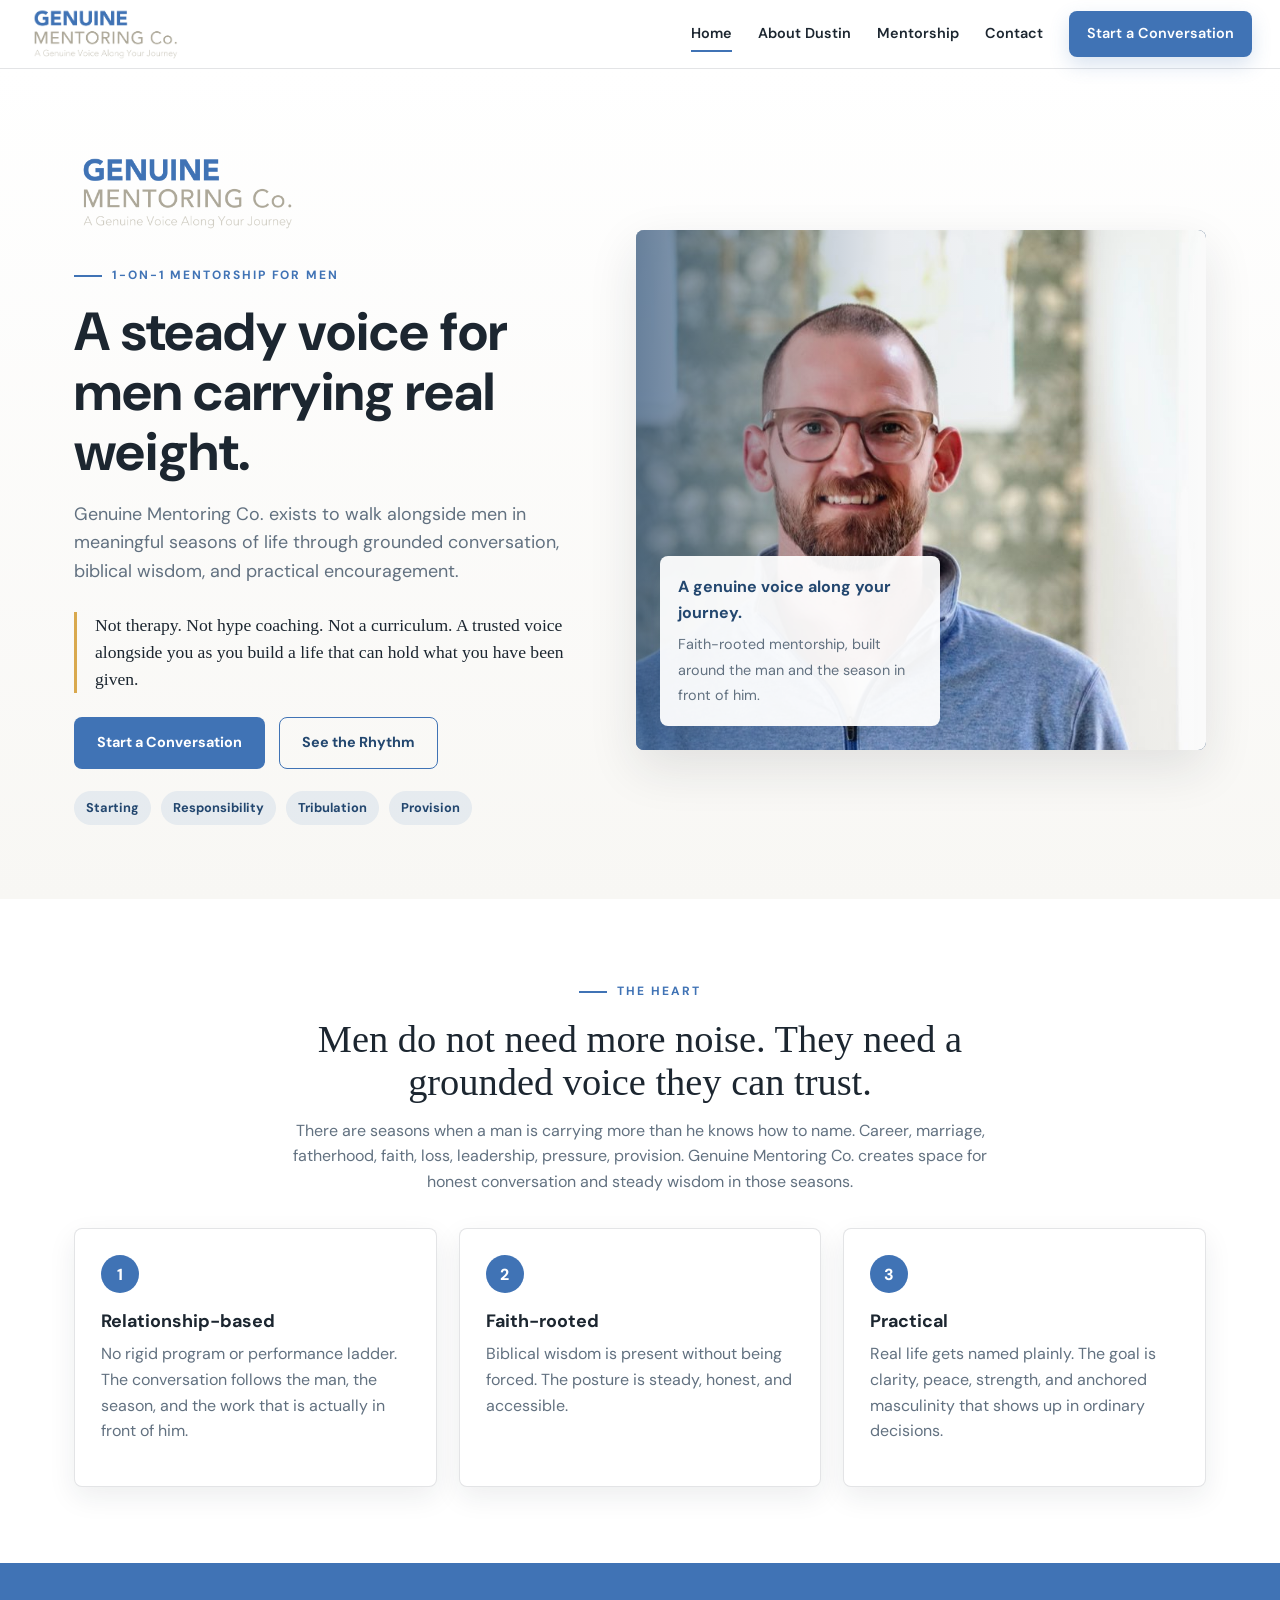
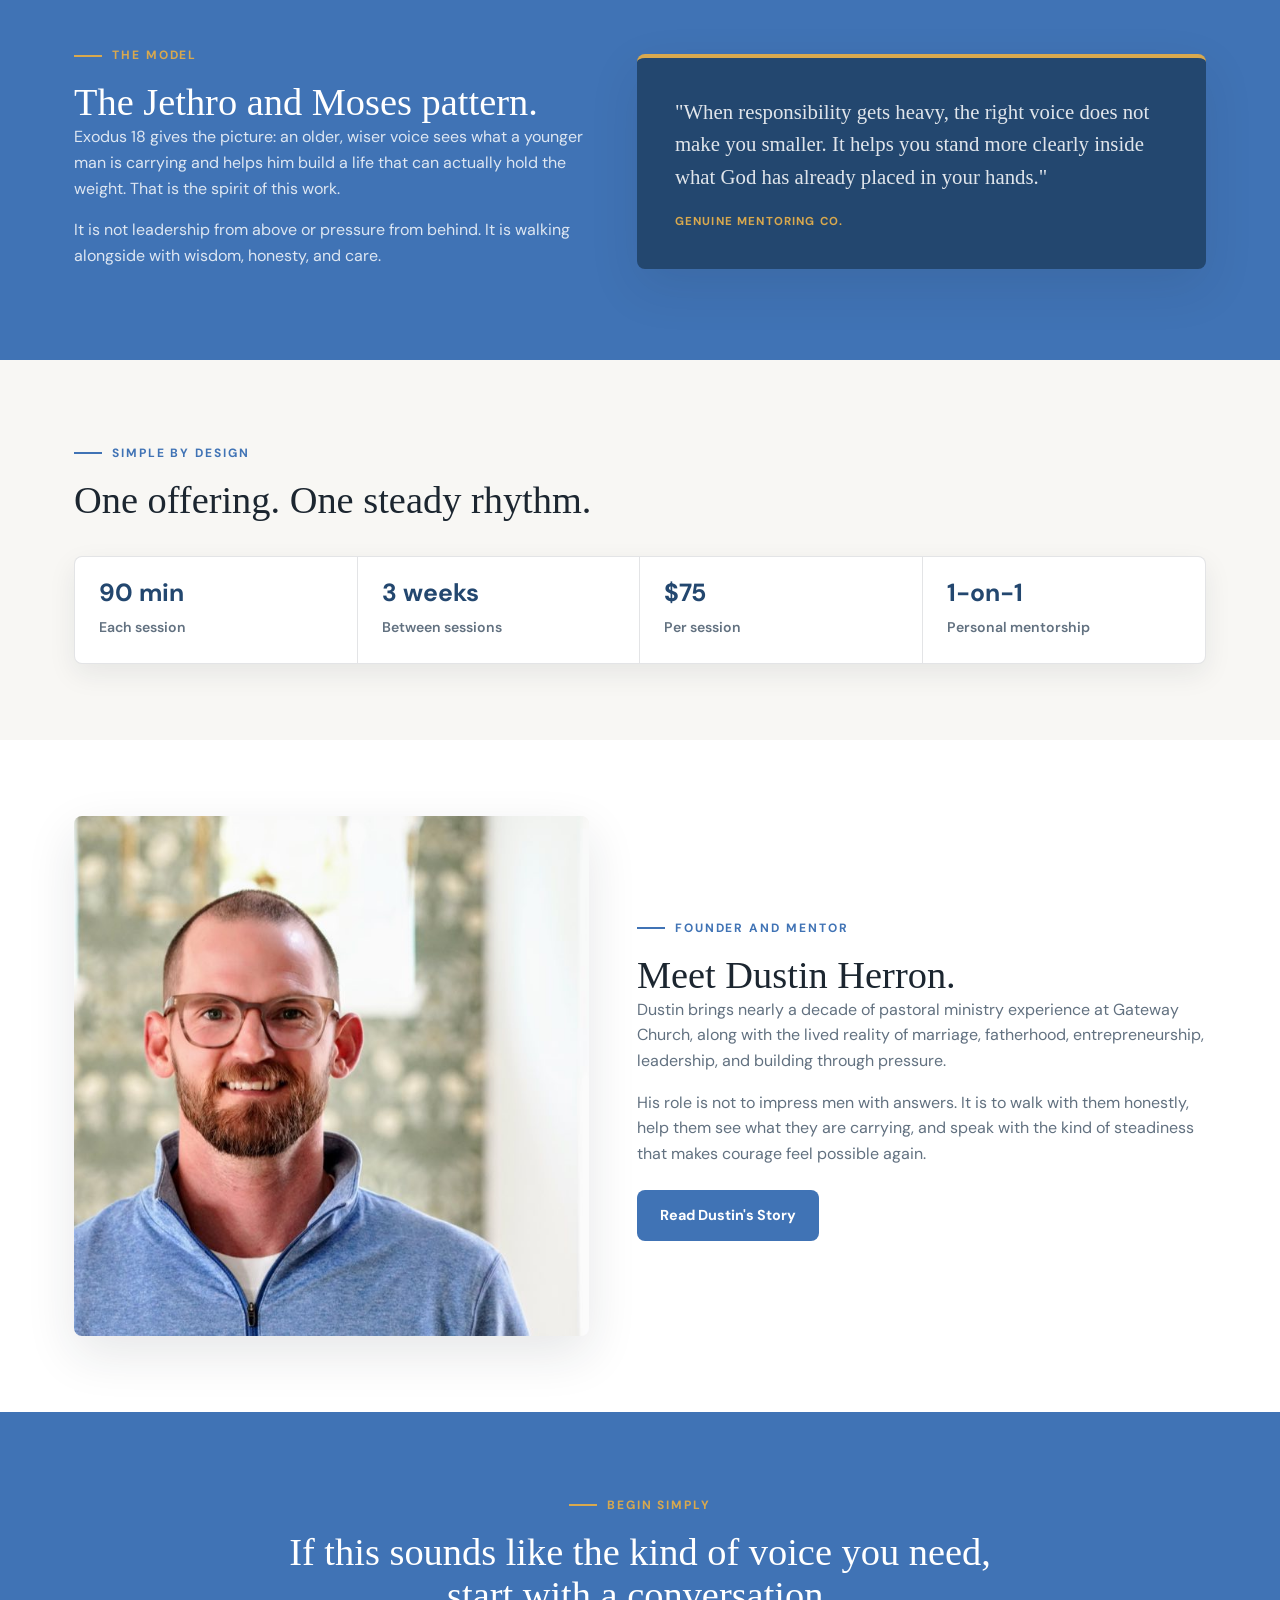
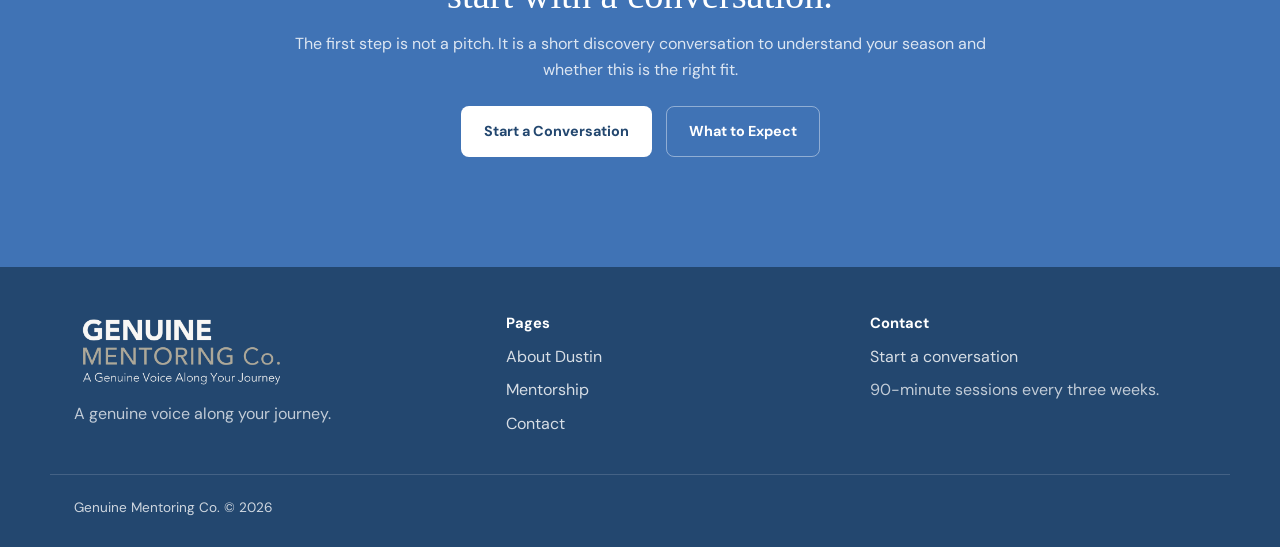
==== index.html @ 8bd4aa80 "GMC site" ====
<!doctype html>
<html lang="en">
<head>
  <meta charset="utf-8">
  <meta name="viewport" content="width=device-width, initial-scale=1">
  <title>Genuine Mentoring Co. | A Genuine Voice Along Your Journey</title>
  <meta name="description" content="One-on-one mentorship for men navigating responsibility, hardship, faith, leadership, marriage, fatherhood, and provision.">
  <link rel="canonical" href="https://genuinementoring.co/">
  <meta property="og:type" content="website">
  <meta property="og:title" content="Genuine Mentoring Co. | A Genuine Voice Along Your Journey">
  <meta property="og:description" content="Steady, faith-rooted mentorship for men in meaningful seasons of life.">
  <meta property="og:url" content="https://genuinementoring.co/">
  <meta property="og:image" content="https://genuinementoring.co/images/dustin-herron.jpg">
  <meta property="og:site_name" content="Genuine Mentoring Co.">
  <meta name="twitter:card" content="summary_large_image">
  <meta name="twitter:title" content="Genuine Mentoring Co.">
  <meta name="twitter:description" content="A genuine voice along your journey.">
  <meta name="twitter:image" content="https://genuinementoring.co/images/dustin-herron.jpg">
  <link rel="icon" href="images/gmc-icon.png" type="image/png">
  <link rel="preconnect" href="https://fonts.googleapis.com">
  <link rel="preconnect" href="https://fonts.gstatic.com" crossorigin>
  <link href="https://fonts.googleapis.com/css2?family=DM+Sans:wght@400;500;600;700;800&display=swap" rel="stylesheet">
  <link rel="stylesheet" href="styles.css">
  <script type="application/ld+json">
  {
    "@context": "https://schema.org",
    "@type": "ProfessionalService",
    "name": "Genuine Mentoring Co.",
    "url": "https://genuinementoring.co/",
    "description": "One-on-one mentorship for men navigating meaningful seasons of life.",
    "founder": { "@type": "Person", "name": "Dustin Herron" },
    "areaServed": "United States"
  }
  </script>
</head>
<body>
  <nav class="site-nav">
    <div class="nav-inner">
      <a class="brand" href="index.html" aria-label="Genuine Mentoring Co. home"><img src="images/gmc-logo.png" alt="Genuine Mentoring Co."></a>
      <button class="nav-toggle" aria-label="Open menu" aria-expanded="false"><span></span><span></span><span></span></button>
      <div class="nav-links">
        <a class="active" href="index.html">Home</a>
        <a href="about.html">About Dustin</a>
        <a href="mentorship.html">Mentorship</a>
        <a href="contact.html">Contact</a>
        <a class="nav-cta" href="contact.html">Start a Conversation</a>
      </div>
    </div>
  </nav>

  <main>
    <header class="hero">
      <div class="container hero-grid">
        <div>
          <img class="hero-logo" src="images/gmc-logo.png" alt="Genuine Mentoring Co.">
          <span class="eyebrow">1-on-1 mentorship for men</span>
          <h1>A steady voice for men carrying real weight.</h1>
          <p class="lead">Genuine Mentoring Co. exists to walk alongside men in meaningful seasons of life through grounded conversation, biblical wisdom, and practical encouragement.</p>
          <p class="hero-note">Not therapy. Not hype coaching. Not a curriculum. A trusted voice alongside you as you build a life that can hold what you have been given.</p>
          <div class="button-row">
            <a class="btn btn-primary" href="contact.html">Start a Conversation</a>
            <a class="btn btn-secondary" href="mentorship.html">See the Rhythm</a>
          </div>
          <div class="pill-row" aria-label="Mentorship themes">
            <span class="pill">Starting</span>
            <span class="pill">Responsibility</span>
            <span class="pill">Tribulation</span>
            <span class="pill">Provision</span>
          </div>
        </div>
        <div class="hero-card">
          <img src="images/dustin-herron.jpg" alt="Dustin Herron, founder of Genuine Mentoring Co.">
          <div class="hero-badge"><strong>A genuine voice along your journey.</strong><span>Faith-rooted mentorship, built around the man and the season in front of him.</span></div>
        </div>
      </div>
    </header>

    <section class="section">
      <div class="narrow section-head center">
        <span class="eyebrow">The heart</span>
        <h2>Men do not need more noise. They need a grounded voice they can trust.</h2>
        <p>There are seasons when a man is carrying more than he knows how to name. Career, marriage, fatherhood, faith, loss, leadership, pressure, provision. Genuine Mentoring Co. creates space for honest conversation and steady wisdom in those seasons.</p>
      </div>
      <div class="container grid-3">
        <div class="card card-line"><span class="num">1</span><h3>Relationship-based</h3><p>No rigid program or performance ladder. The conversation follows the man, the season, and the work that is actually in front of him.</p></div>
        <div class="card card-line"><span class="num">2</span><h3>Faith-rooted</h3><p>Biblical wisdom is present without being forced. The posture is steady, honest, and accessible.</p></div>
        <div class="card card-line"><span class="num">3</span><h3>Practical</h3><p>Real life gets named plainly. The goal is clarity, peace, strength, and anchored masculinity that shows up in ordinary decisions.</p></div>
      </div>
    </section>

    <section class="section section-blue">
      <div class="container split">
        <div>
          <span class="eyebrow">The model</span>
          <h2>The Jethro and Moses pattern.</h2>
          <p>Exodus 18 gives the picture: an older, wiser voice sees what a younger man is carrying and helps him build a life that can actually hold the weight. That is the spirit of this work.</p>
          <p>It is not leadership from above or pressure from behind. It is walking alongside with wisdom, honesty, and care.</p>
        </div>
        <div class="quote-panel">
          <p>"When responsibility gets heavy, the right voice does not make you smaller. It helps you stand more clearly inside what God has already placed in your hands."</p>
          <small>Genuine Mentoring Co.</small>
        </div>
      </div>
    </section>

    <section class="section section-mist">
      <div class="container">
        <div class="section-head">
          <span class="eyebrow">Simple by design</span>
          <h2>One offering. One steady rhythm.</h2>
        </div>
        <div class="stat-strip">
          <div class="stat"><strong>90 min</strong><span>Each session</span></div>
          <div class="stat"><strong>3 weeks</strong><span>Between sessions</span></div>
          <div class="stat"><strong>$75</strong><span>Per session</span></div>
          <div class="stat"><strong>1-on-1</strong><span>Personal mentorship</span></div>
        </div>
      </div>
    </section>

    <section class="section">
      <div class="container split">
        <div class="bio-photo"><img src="images/dustin-herron.jpg" alt="Dustin Herron smiling in a bright room."></div>
        <div>
          <span class="eyebrow">Founder and mentor</span>
          <h2>Meet Dustin Herron.</h2>
          <p>Dustin brings nearly a decade of pastoral ministry experience at Gateway Church, along with the lived reality of marriage, fatherhood, entrepreneurship, leadership, and building through pressure.</p>
          <p>His role is not to impress men with answers. It is to walk with them honestly, help them see what they are carrying, and speak with the kind of steadiness that makes courage feel possible again.</p>
          <div class="button-row"><a class="btn btn-primary" href="about.html">Read Dustin's Story</a></div>
        </div>
      </div>
    </section>

    <section class="section section-blue">
      <div class="narrow section-head center">
        <span class="eyebrow">Begin simply</span>
        <h2>If this sounds like the kind of voice you need, start with a conversation.</h2>
        <p>The first step is not a pitch. It is a short discovery conversation to understand your season and whether this is the right fit.</p>
        <div class="button-row" style="justify-content:center"><a class="btn btn-light" href="contact.html">Start a Conversation</a><a class="btn btn-quiet" href="mentorship.html">What to Expect</a></div>
      </div>
    </section>
  </main>

  <footer class="footer">
    <div class="container footer-grid">
      <div><img src="images/gmc-logo-light.png" alt="Genuine Mentoring Co."><p>A genuine voice along your journey.</p></div>
      <div><h3>Pages</h3><a href="about.html">About Dustin</a><a href="mentorship.html">Mentorship</a><a href="contact.html">Contact</a></div>
      <div><h3>Contact</h3><a href="contact.html">Start a conversation</a><p>90-minute sessions every three weeks.</p></div>
    </div>
    <div class="container footer-bottom">Genuine Mentoring Co. &copy; 2026</div>
  </footer>
  <script src="site.js"></script>
</body>
</html>
---- styles.css ----
:root {
  --blue: #4073B5;
  --blue-deep: #23476F;
  --blue-soft: #789DC9;
  --warm-gray: #A9A498;
  --honey: #D9A94E;
  --gray-light: #C8C8C0;
  --mist: #F8F7F4;
  --paper: #FFFFFF;
  --ink: #1C2630;
  --muted: #627180;
  --line: rgba(28, 38, 48, 0.12);
  --line-strong: rgba(28, 38, 48, 0.2);
  --shadow: 0 18px 50px rgba(28, 38, 48, 0.11);
  --shadow-soft: 0 10px 28px rgba(28, 38, 48, 0.08);
  --radius: 8px;
  --font: "DM Sans", -apple-system, BlinkMacSystemFont, "Segoe UI", sans-serif;
  --serif: Georgia, "Times New Roman", serif;
  --ease: cubic-bezier(0.22, 1, 0.36, 1);
  --max: 1180px;
}

* { box-sizing: border-box; margin: 0; padding: 0; }
html { scroll-behavior: smooth; }
body {
  font-family: var(--font);
  color: var(--ink);
  background: var(--paper);
  line-height: 1.6;
  font-size: 16px;
  -webkit-font-smoothing: antialiased;
}
img { display: block; max-width: 100%; }
a { color: inherit; text-decoration: none; }
p { color: var(--muted); margin: 0 0 1rem; max-width: 66ch; }
h1, h2, h3 { color: var(--ink); line-height: 1.12; letter-spacing: 0; }
h1 { font-size: clamp(2.05rem, 4.6vw, 3.35rem); font-weight: 700; }
h2 { font-family: var(--serif); font-size: clamp(1.75rem, 3vw, 2.45rem); font-weight: 500; }
h3 { font-size: 1.12rem; font-weight: 700; }
ul, ol { padding-left: 1.15rem; color: var(--muted); }
li { margin: 0.45rem 0; }

.container { max-width: var(--max); margin: 0 auto; padding: 0 24px; }
.narrow { max-width: 820px; margin: 0 auto; padding: 0 24px; }
.section { padding: 76px 0; }
.section-tight { padding: 58px 0; }
.section-mist { background: var(--mist); }
.section-blue { background: var(--blue); color: var(--paper); }
.section-blue h1, .section-blue h2, .section-blue h3 { color: var(--paper); }
.section-blue p, .section-blue li { color: rgba(255,255,255,0.82); }
.section-head { max-width: 760px; margin-bottom: 34px; }
.section-head.center { text-align: center; margin-left: auto; margin-right: auto; }
.section-head h2 { margin-bottom: 14px; }
.eyebrow {
  display: inline-flex;
  align-items: center;
  gap: 10px;
  color: var(--blue);
  font-size: 0.75rem;
  font-weight: 700;
  letter-spacing: 0.16em;
  text-transform: uppercase;
  margin-bottom: 16px;
}
.section-blue .eyebrow { color: var(--honey); }
.eyebrow::before {
  content: "";
  width: 28px;
  height: 2px;
  background: currentColor;
}

.site-nav {
  position: sticky;
  top: 0;
  z-index: 50;
  background: rgba(255,255,255,0.95);
  backdrop-filter: blur(14px);
  border-bottom: 1px solid var(--line);
}
.nav-inner {
  max-width: 1320px;
  margin: 0 auto;
  padding: 8px 28px;
  display: flex;
  align-items: center;
  justify-content: space-between;
  gap: 18px;
}
.brand img { height: 52px; width: auto; }
.nav-links { display: flex; align-items: center; gap: 26px; }
.nav-links a {
  position: relative;
  color: var(--ink);
  font-weight: 600;
  font-size: 0.9rem;
  padding: 8px 0;
}
.nav-links a::after {
  content: "";
  position: absolute;
  left: 0;
  right: 0;
  bottom: 2px;
  height: 2px;
  background: var(--blue);
  transform: scaleX(0);
  transform-origin: left;
  transition: transform 0.24s var(--ease);
}
.nav-links a:hover::after, .nav-links a.active::after { transform: scaleX(1); }
.nav-links .nav-cta {
  color: var(--paper);
  background: var(--blue);
  border-radius: var(--radius);
  padding: 11px 18px;
  box-shadow: 0 8px 20px rgba(64,115,181,0.2);
}
.nav-links .nav-cta::after { display: none; }
.nav-toggle { display: none; background: transparent; border: 0; padding: 8px; cursor: pointer; }
.nav-toggle span { display: block; width: 25px; height: 2px; background: var(--blue-deep); margin: 5px 0; transition: 0.25s var(--ease); }

.btn {
  display: inline-flex;
  align-items: center;
  justify-content: center;
  gap: 10px;
  min-height: 46px;
  padding: 13px 22px;
  border-radius: var(--radius);
  font-weight: 700;
  font-size: 0.9rem;
  border: 1px solid transparent;
  transition: transform 0.22s var(--ease), background 0.22s var(--ease), color 0.22s var(--ease), border-color 0.22s var(--ease);
}
.btn:hover { transform: translateY(-2px); }
.btn-primary { background: var(--blue); color: var(--paper); }
.btn-primary:hover { background: var(--blue-deep); }
.btn-secondary { background: transparent; border-color: var(--blue); color: var(--blue-deep); }
.btn-secondary:hover { background: var(--blue); color: var(--paper); }
.btn-light { background: var(--paper); color: var(--blue-deep); }
.btn-light:hover { background: var(--mist); }
.btn-quiet { border-color: rgba(255,255,255,0.42); color: var(--paper); }
.btn-quiet:hover { background: var(--paper); color: var(--blue-deep); }
.button-row { display: flex; flex-wrap: wrap; gap: 14px; align-items: center; margin-top: 24px; }

.hero {
  background: linear-gradient(180deg, var(--paper) 0%, var(--mist) 100%);
  min-height: calc(100vh - 70px);
  display: grid;
  align-items: center;
  padding: 70px 0 58px;
}
.hero-grid {
  display: grid;
  grid-template-columns: minmax(0, 0.95fr) minmax(360px, 1.05fr);
  gap: 46px;
  align-items: center;
}
.hero-logo { height: 76px; width: auto; margin-bottom: 28px; }
.hero h1 { max-width: 720px; margin-bottom: 18px; }
.hero .lead { font-size: 1.12rem; color: var(--muted); }
.hero-note {
  margin-top: 26px;
  padding-left: 18px;
  border-left: 3px solid var(--honey);
  color: var(--ink);
  font-family: var(--serif);
  font-size: 1.1rem;
  line-height: 1.55;
}
.hero-card {
  position: relative;
  min-height: 520px;
  border-radius: var(--radius);
  overflow: hidden;
  box-shadow: var(--shadow);
  background: var(--blue-deep);
}
.hero-card img {
  width: 100%;
  height: 100%;
  min-height: 520px;
  object-fit: cover;
  object-position: 76% center;
}
.hero-card::after {
  content: "";
  position: absolute;
  inset: 0;
  background: linear-gradient(90deg, rgba(35,71,111,0.68) 0%, rgba(35,71,111,0.08) 45%, rgba(35,71,111,0) 100%);
}
.hero-badge {
  position: absolute;
  left: 24px;
  bottom: 24px;
  z-index: 2;
  max-width: 280px;
  background: rgba(255,255,255,0.94);
  padding: 18px;
  border-radius: var(--radius);
  box-shadow: var(--shadow-soft);
}
.hero-badge strong { display: block; color: var(--blue-deep); margin-bottom: 6px; }
.hero-badge span { color: var(--muted); font-size: 0.9rem; }

.pill-row { display: flex; flex-wrap: wrap; gap: 10px; margin-top: 22px; }
.pill {
  display: inline-flex;
  align-items: center;
  min-height: 34px;
  padding: 7px 12px;
  border-radius: 999px;
  background: rgba(64,115,181,0.1);
  color: var(--blue-deep);
  font-weight: 700;
  font-size: 0.8rem;
}

.grid-2 { display: grid; grid-template-columns: repeat(2, minmax(0, 1fr)); gap: 24px; }
.grid-3 { display: grid; grid-template-columns: repeat(3, minmax(0, 1fr)); gap: 22px; }
.card {
  background: var(--paper);
  border: 1px solid var(--line);
  border-radius: var(--radius);
  padding: 26px;
  box-shadow: var(--shadow-soft);
}
.card h3 { margin-bottom: 10px; }
.card .num {
  display: inline-flex;
  align-items: center;
  justify-content: center;
  width: 38px;
  height: 38px;
  border-radius: 50%;
  background: var(--blue);
  color: var(--paper);
  font-weight: 800;
  margin-bottom: 18px;
}
.card-line {
  position: relative;
  overflow: hidden;
}
.card-line::before {
  content: "";
  position: absolute;
  inset: 0 auto 0 0;
  width: 4px;
  background: var(--blue);
  transform: scaleY(0);
  transform-origin: bottom;
  transition: transform 0.28s var(--ease);
}
.card-line:hover::before { transform: scaleY(1); }

.split {
  display: grid;
  grid-template-columns: minmax(0, 0.95fr) minmax(0, 1.05fr);
  gap: 48px;
  align-items: center;
}
.quote-panel {
  background: var(--blue-deep);
  color: var(--paper);
  padding: 38px;
  border-radius: var(--radius);
  box-shadow: var(--shadow);
  border-top: 4px solid var(--honey);
}
.quote-panel p {
  color: rgba(255,255,255,0.86);
  font-family: var(--serif);
  font-size: 1.3rem;
  line-height: 1.55;
}
.quote-panel small {
  display: block;
  margin-top: 20px;
  color: var(--honey);
  font-weight: 700;
  letter-spacing: 0.1em;
  text-transform: uppercase;
  font-size: 0.72rem;
}
.bio-photo {
  border-radius: var(--radius);
  overflow: hidden;
  box-shadow: var(--shadow);
  min-height: 520px;
  background: var(--mist);
}
.bio-photo img {
  width: 100%;
  height: 100%;
  min-height: 520px;
  object-fit: cover;
  object-position: 74% center;
}

.stat-strip {
  display: grid;
  grid-template-columns: repeat(4, 1fr);
  border: 1px solid var(--line);
  border-radius: var(--radius);
  overflow: hidden;
  background: var(--paper);
  box-shadow: var(--shadow-soft);
}
.stat { padding: 24px; border-right: 1px solid var(--line); }
.stat:last-child { border-right: 0; }
.stat strong { display: block; font-size: 1.55rem; color: var(--blue-deep); line-height: 1; margin-bottom: 8px; }
.stat span { color: var(--muted); font-weight: 600; font-size: 0.88rem; }

.process-list {
  display: grid;
  gap: 16px;
  counter-reset: process;
}
.process-item {
  counter-increment: process;
  display: grid;
  grid-template-columns: 64px 1fr;
  gap: 18px;
  align-items: start;
  padding: 22px;
  background: var(--paper);
  border: 1px solid var(--line);
  border-radius: var(--radius);
}
.process-item::before {
  content: counter(process);
  width: 46px;
  height: 46px;
  display: inline-flex;
  align-items: center;
  justify-content: center;
  background: var(--honey);
  color: var(--blue-deep);
  border-radius: 50%;
  font-weight: 800;
}
.process-item h3 { margin-bottom: 7px; }

.faq { display: grid; gap: 12px; }
.faq-item {
  border: 1px solid var(--line);
  border-radius: var(--radius);
  background: var(--paper);
  overflow: hidden;
}
.faq-item button {
  width: 100%;
  text-align: left;
  border: 0;
  background: transparent;
  color: var(--ink);
  padding: 20px 22px;
  font: inherit;
  font-weight: 800;
  display: flex;
  justify-content: space-between;
  gap: 18px;
  cursor: pointer;
}
.faq-item button span:last-child { color: var(--blue); font-size: 1.2rem; }
.faq-answer {
  max-height: 0;
  overflow: hidden;
  transition: max-height 0.28s var(--ease);
}
.faq-answer p { padding: 0 22px 22px; }
.faq-item.open .faq-answer { max-height: 220px; }

.contact-panel {
  display: grid;
  grid-template-columns: 0.9fr 1.1fr;
  gap: 28px;
  align-items: start;
}
.contact-card {
  background: var(--paper);
  border: 1px solid var(--line);
  border-radius: var(--radius);
  padding: 28px;
  box-shadow: var(--shadow-soft);
}
.form-grid { display: grid; grid-template-columns: 1fr 1fr; gap: 14px; }
.field { display: grid; gap: 7px; }
.field.full { grid-column: 1 / -1; }
.field label { font-size: 0.78rem; font-weight: 800; color: var(--blue-deep); letter-spacing: 0.08em; text-transform: uppercase; }
.field input, .field select, .field textarea {
  width: 100%;
  border: 1px solid var(--line-strong);
  border-radius: var(--radius);
  padding: 12px 13px;
  font: inherit;
  color: var(--ink);
  background: var(--paper);
}
.field textarea { min-height: 132px; resize: vertical; }
.field input:focus, .field select:focus, .field textarea:focus {
  outline: 2px solid rgba(64,115,181,0.22);
  border-color: var(--blue);
}

.page-hero {
  background: var(--mist);
  padding: 64px 0;
  border-bottom: 1px solid var(--line);
}
.page-hero h1 { max-width: 820px; margin-bottom: 14px; }
.page-hero p { font-size: 1.08rem; }

.footer {
  background: var(--blue-deep);
  color: rgba(255,255,255,0.78);
  padding: 48px 0 28px;
}
.footer-grid {
  display: grid;
  grid-template-columns: 1.2fr 1fr 1fr;
  gap: 28px;
  align-items: start;
  margin-bottom: 30px;
}
.footer img { height: 72px; width: auto; margin-bottom: 14px; }
.footer h3 { color: var(--paper); font-size: 0.92rem; margin-bottom: 12px; }
.footer a { color: rgba(255,255,255,0.82); display: block; margin: 8px 0; }
.footer a:hover { color: var(--paper); }
.footer p { color: rgba(255,255,255,0.72); }
.footer-bottom { padding-top: 22px; border-top: 1px solid rgba(255,255,255,0.15); font-size: 0.85rem; }

@media (max-width: 900px) {
  .hero-grid, .split, .contact-panel { grid-template-columns: 1fr; }
  .hero { min-height: auto; }
  .hero-card, .hero-card img, .bio-photo, .bio-photo img { min-height: 430px; }
  .grid-3, .grid-2 { grid-template-columns: 1fr; }
  .stat-strip { grid-template-columns: repeat(2, 1fr); }
  .stat:nth-child(2) { border-right: 0; }
  .stat:nth-child(1), .stat:nth-child(2) { border-bottom: 1px solid var(--line); }
}

@media (max-width: 760px) {
  .nav-inner { padding: 8px 18px; }
  .brand img { height: 44px; }
  .nav-toggle { display: block; }
  .nav-links {
    position: absolute;
    top: 100%;
    left: 0;
    right: 0;
    flex-direction: column;
    align-items: stretch;
    gap: 0;
    background: var(--paper);
    border-bottom: 1px solid var(--line);
    max-height: 0;
    overflow: hidden;
    transition: max-height 0.3s var(--ease);
  }
  .site-nav.open .nav-links { max-height: 420px; }
  .nav-links a { padding: 16px 24px; border-top: 1px solid var(--line); }
  .nav-links a::after { display: none; }
  .nav-links .nav-cta { margin: 12px 24px 18px; text-align: center; }
  .section { padding: 58px 0; }
  .hero { padding: 48px 0; }
  .hero-logo { height: 58px; }
  .hero-card, .hero-card img, .bio-photo, .bio-photo img { min-height: 360px; }
  .stat-strip, .form-grid { grid-template-columns: 1fr; }
  .stat { border-right: 0; border-bottom: 1px solid var(--line); }
  .stat:last-child { border-bottom: 0; }
  .process-item { grid-template-columns: 1fr; }
  .footer-grid { grid-template-columns: 1fr; }
}
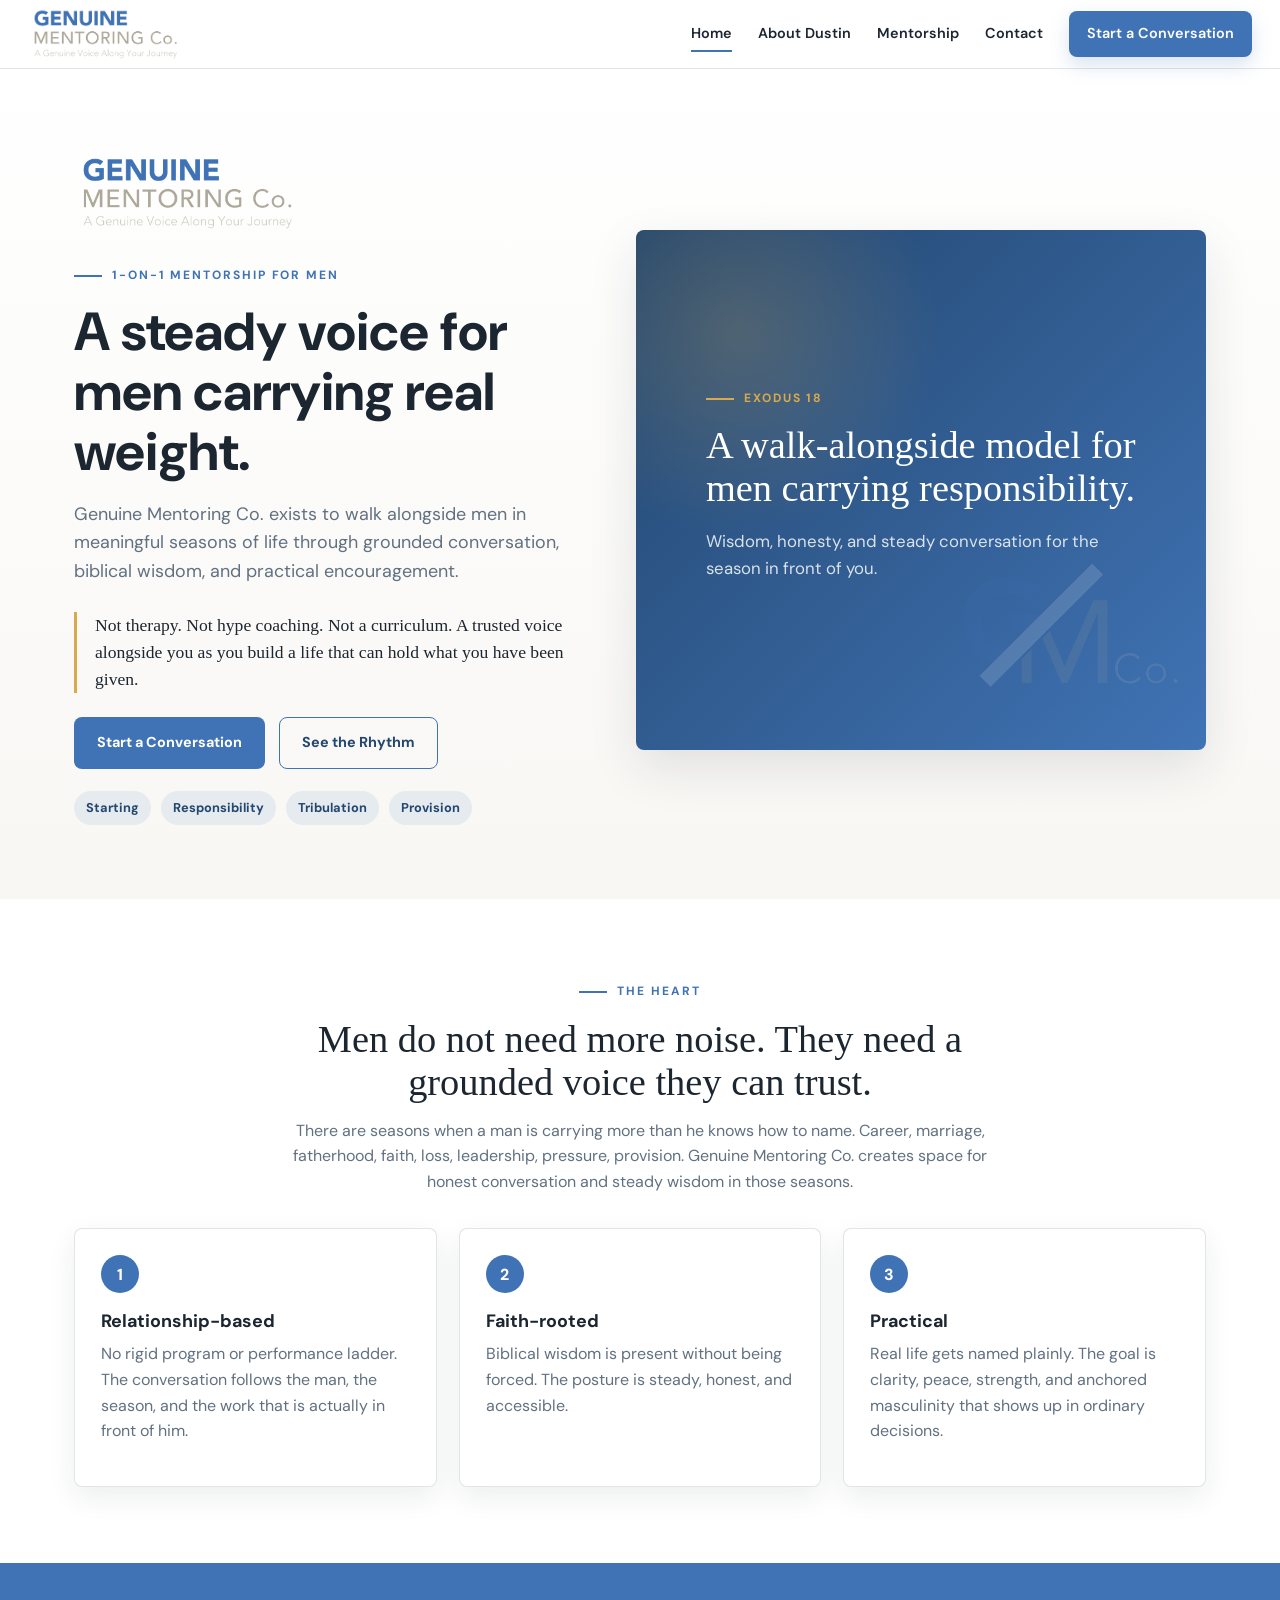
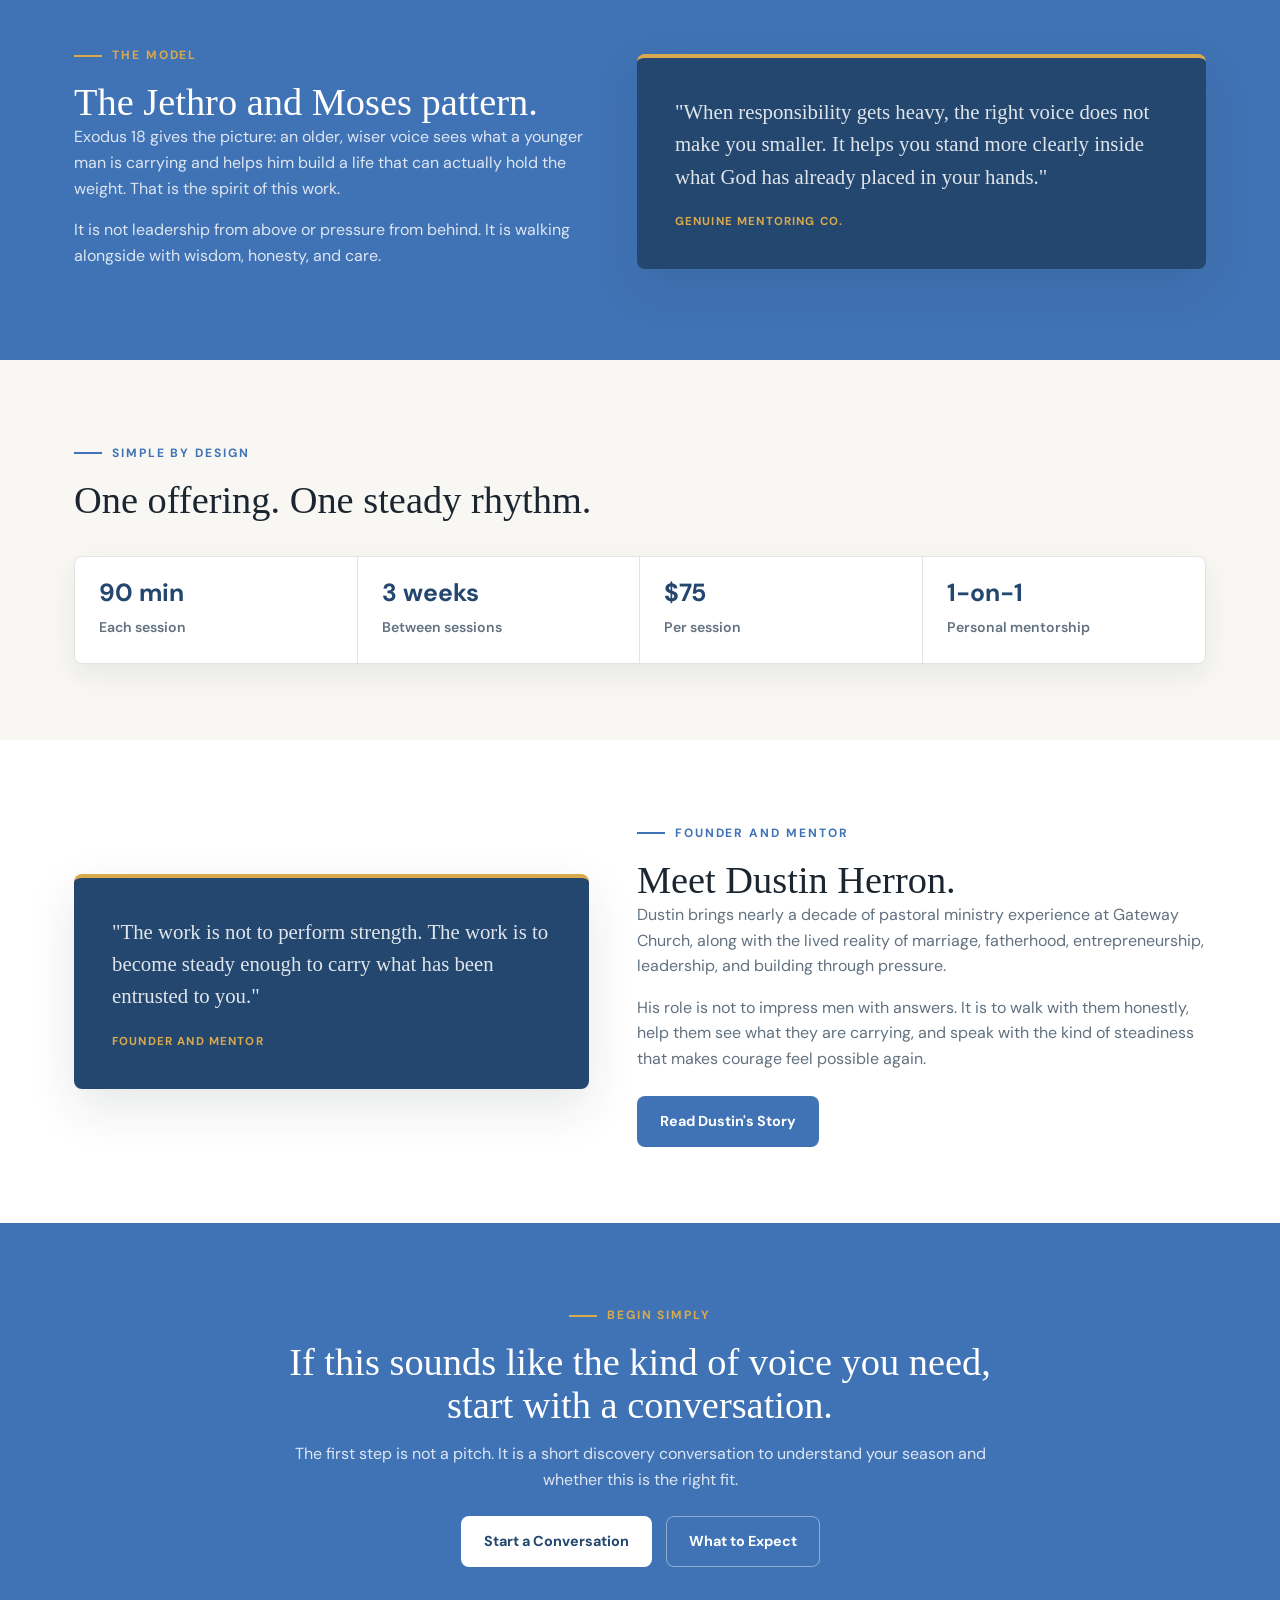
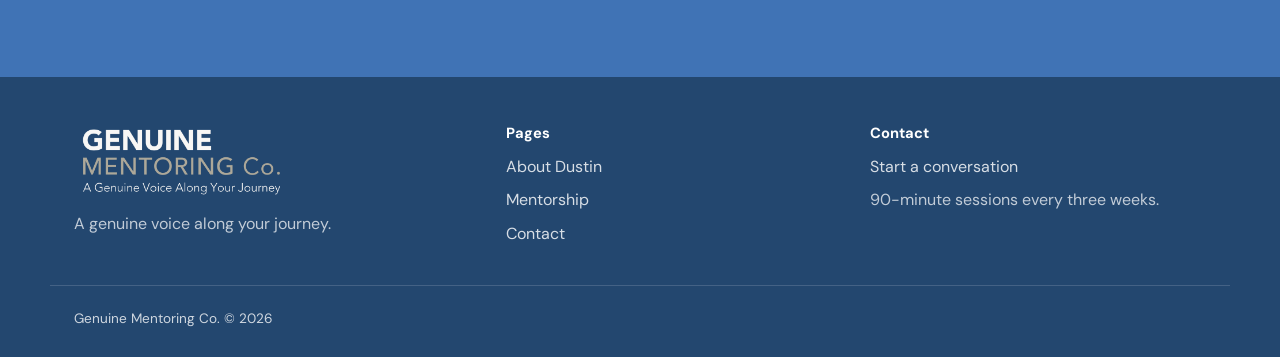
==== commit 5a1b3d88: "Update" ====
--- a/index.html
+++ b/index.html
@@ -10,12 +10,12 @@
   <meta property="og:title" content="Genuine Mentoring Co. | A Genuine Voice Along Your Journey">
   <meta property="og:description" content="Steady, faith-rooted mentorship for men in meaningful seasons of life.">
   <meta property="og:url" content="https://genuinementoring.co/">
-  <meta property="og:image" content="https://genuinementoring.co/images/dustin-herron.jpg">
+  <meta property="og:image" content="https://genuinementoring.co/images/gmc-logo.png">
   <meta property="og:site_name" content="Genuine Mentoring Co.">
   <meta name="twitter:card" content="summary_large_image">
   <meta name="twitter:title" content="Genuine Mentoring Co.">
   <meta name="twitter:description" content="A genuine voice along your journey.">
-  <meta name="twitter:image" content="https://genuinementoring.co/images/dustin-herron.jpg">
+  <meta name="twitter:image" content="https://genuinementoring.co/images/gmc-logo.png">
   <link rel="icon" href="images/gmc-icon.png" type="image/png">
   <link rel="preconnect" href="https://fonts.googleapis.com">
   <link rel="preconnect" href="https://fonts.gstatic.com" crossorigin>
@@ -68,9 +68,13 @@
             <span class="pill">Provision</span>
           </div>
         </div>
-        <div class="hero-card">
-          <img src="images/dustin-herron.jpg" alt="Dustin Herron, founder of Genuine Mentoring Co.">
-          <div class="hero-badge"><strong>A genuine voice along your journey.</strong><span>Faith-rooted mentorship, built around the man and the season in front of him.</span></div>
+        <div class="brand-panel hero-card">
+          <img src="images/gmc-icon.png" alt="" aria-hidden="true">
+          <div class="brand-panel-inner">
+            <span class="eyebrow">Exodus 18</span>
+            <h2>A walk-alongside model for men carrying responsibility.</h2>
+            <p>Wisdom, honesty, and steady conversation for the season in front of you.</p>
+          </div>
         </div>
       </div>
     </header>
@@ -120,7 +124,10 @@
 
     <section class="section">
       <div class="container split">
-        <div class="bio-photo"><img src="images/dustin-herron.jpg" alt="Dustin Herron smiling in a bright room."></div>
+        <div class="quote-panel">
+          <p>"The work is not to perform strength. The work is to become steady enough to carry what has been entrusted to you."</p>
+          <small>Founder and mentor</small>
+        </div>
         <div>
           <span class="eyebrow">Founder and mentor</span>
           <h2>Meet Dustin Herron.</h2>
--- a/styles.css
+++ b/styles.css
@@ -203,6 +203,45 @@
 }
 .hero-badge strong { display: block; color: var(--blue-deep); margin-bottom: 6px; }
 .hero-badge span { color: var(--muted); font-size: 0.9rem; }
+
+.brand-panel {
+  display: grid;
+  place-items: center;
+  padding: 46px;
+  background:
+    radial-gradient(circle at 18% 20%, rgba(217,169,78,0.22), transparent 32%),
+    linear-gradient(135deg, var(--blue-deep), var(--blue));
+}
+.brand-panel img {
+  position: absolute;
+  right: -72px;
+  bottom: -92px;
+  width: min(72%, 430px);
+  height: auto;
+  min-height: 0;
+  object-fit: contain;
+  opacity: 0.14;
+}
+.brand-panel::after {
+  display: none;
+}
+.brand-panel-inner {
+  position: relative;
+  z-index: 2;
+  max-width: 430px;
+  color: var(--paper);
+}
+.brand-panel-inner .eyebrow {
+  color: var(--honey);
+}
+.brand-panel-inner h2 {
+  color: var(--paper);
+  margin-bottom: 18px;
+}
+.brand-panel-inner p {
+  color: rgba(255,255,255,0.82);
+  font-size: 1.05rem;
+}
 
 .pill-row { display: flex; flex-wrap: wrap; gap: 10px; margin-top: 22px; }
 .pill {
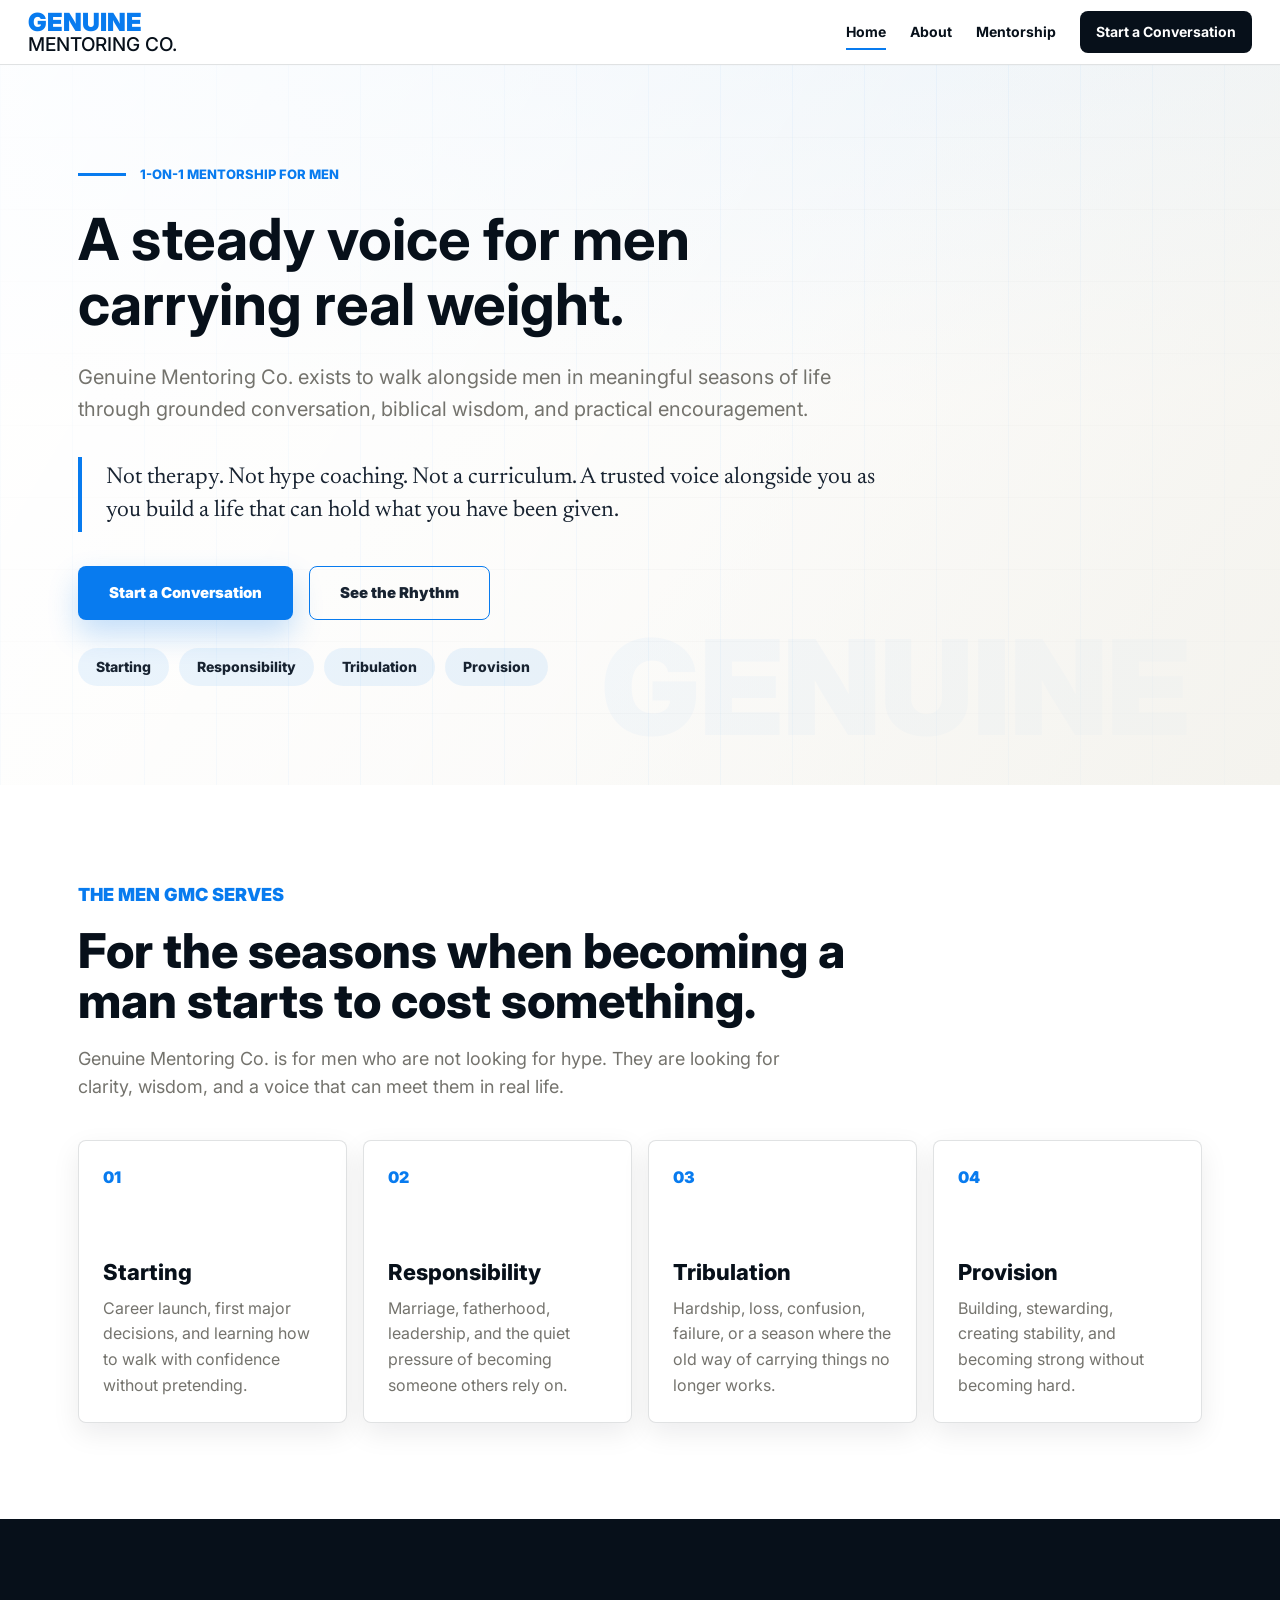
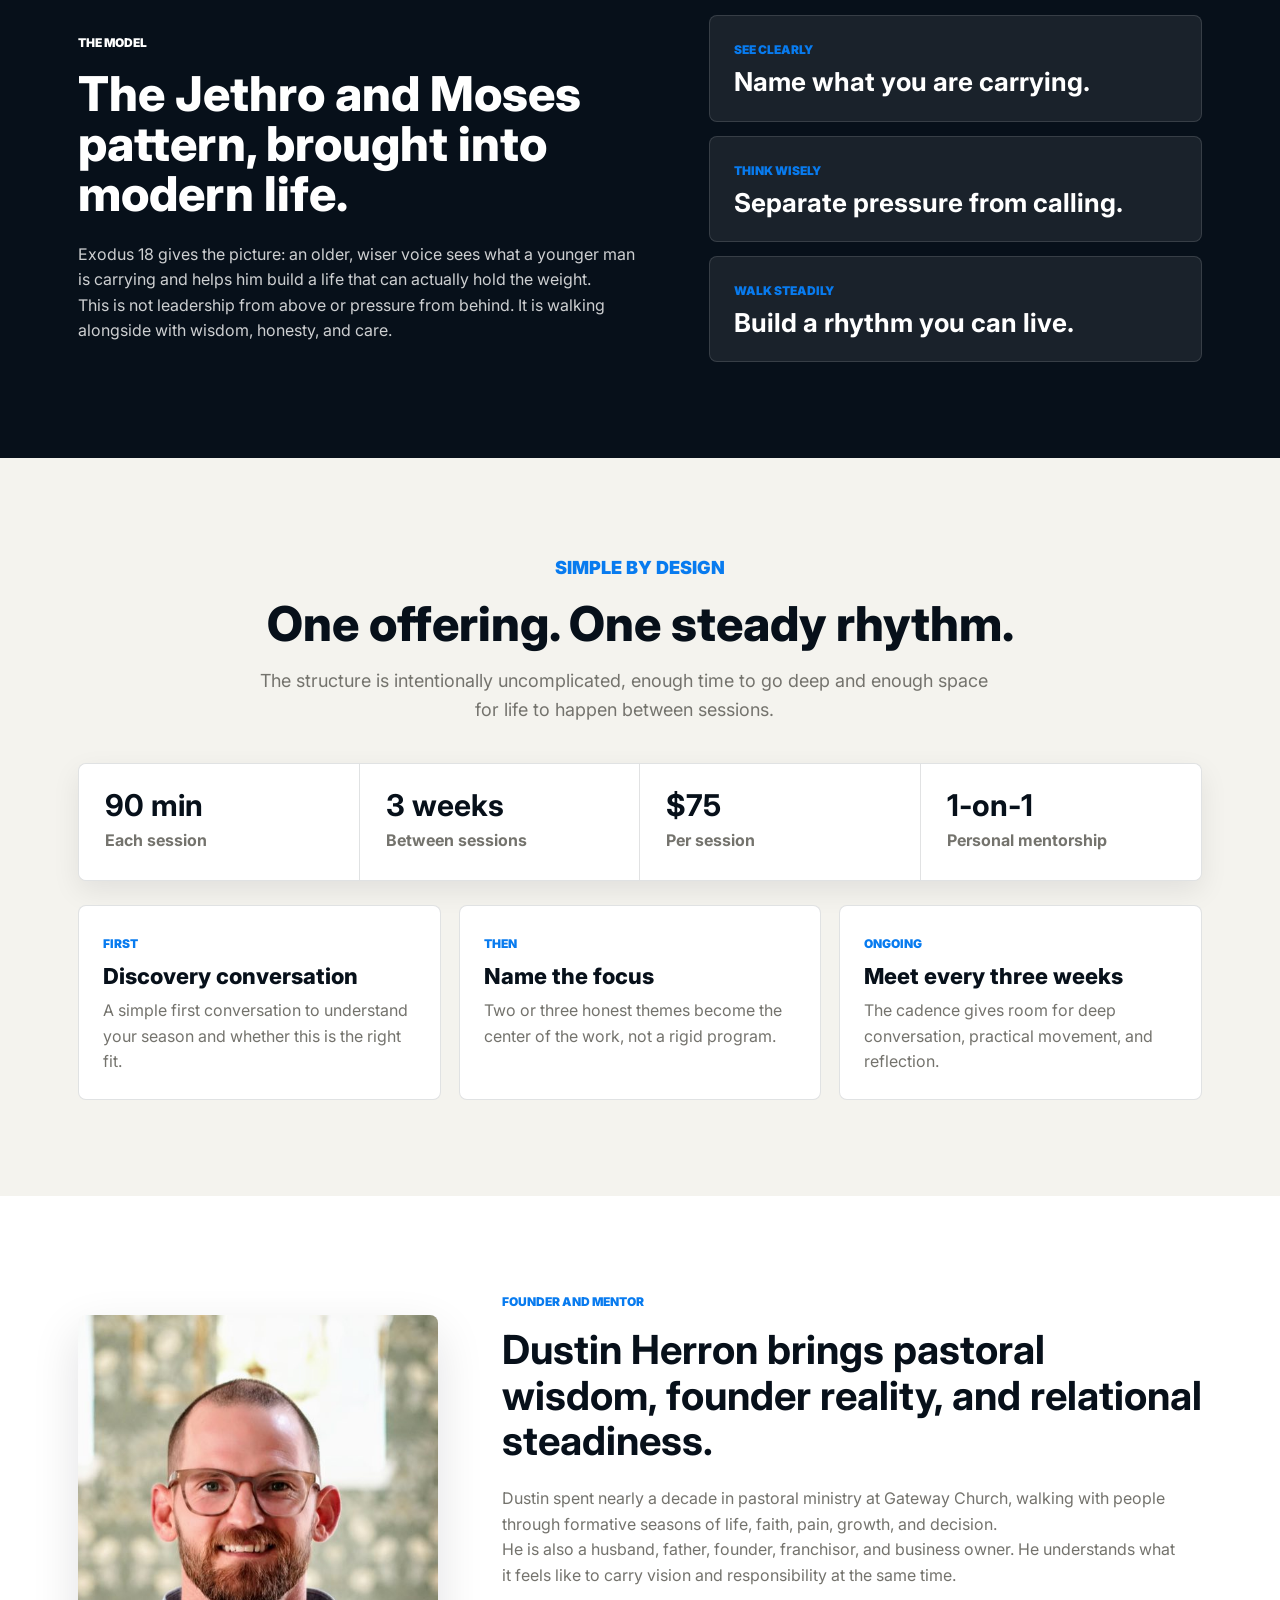
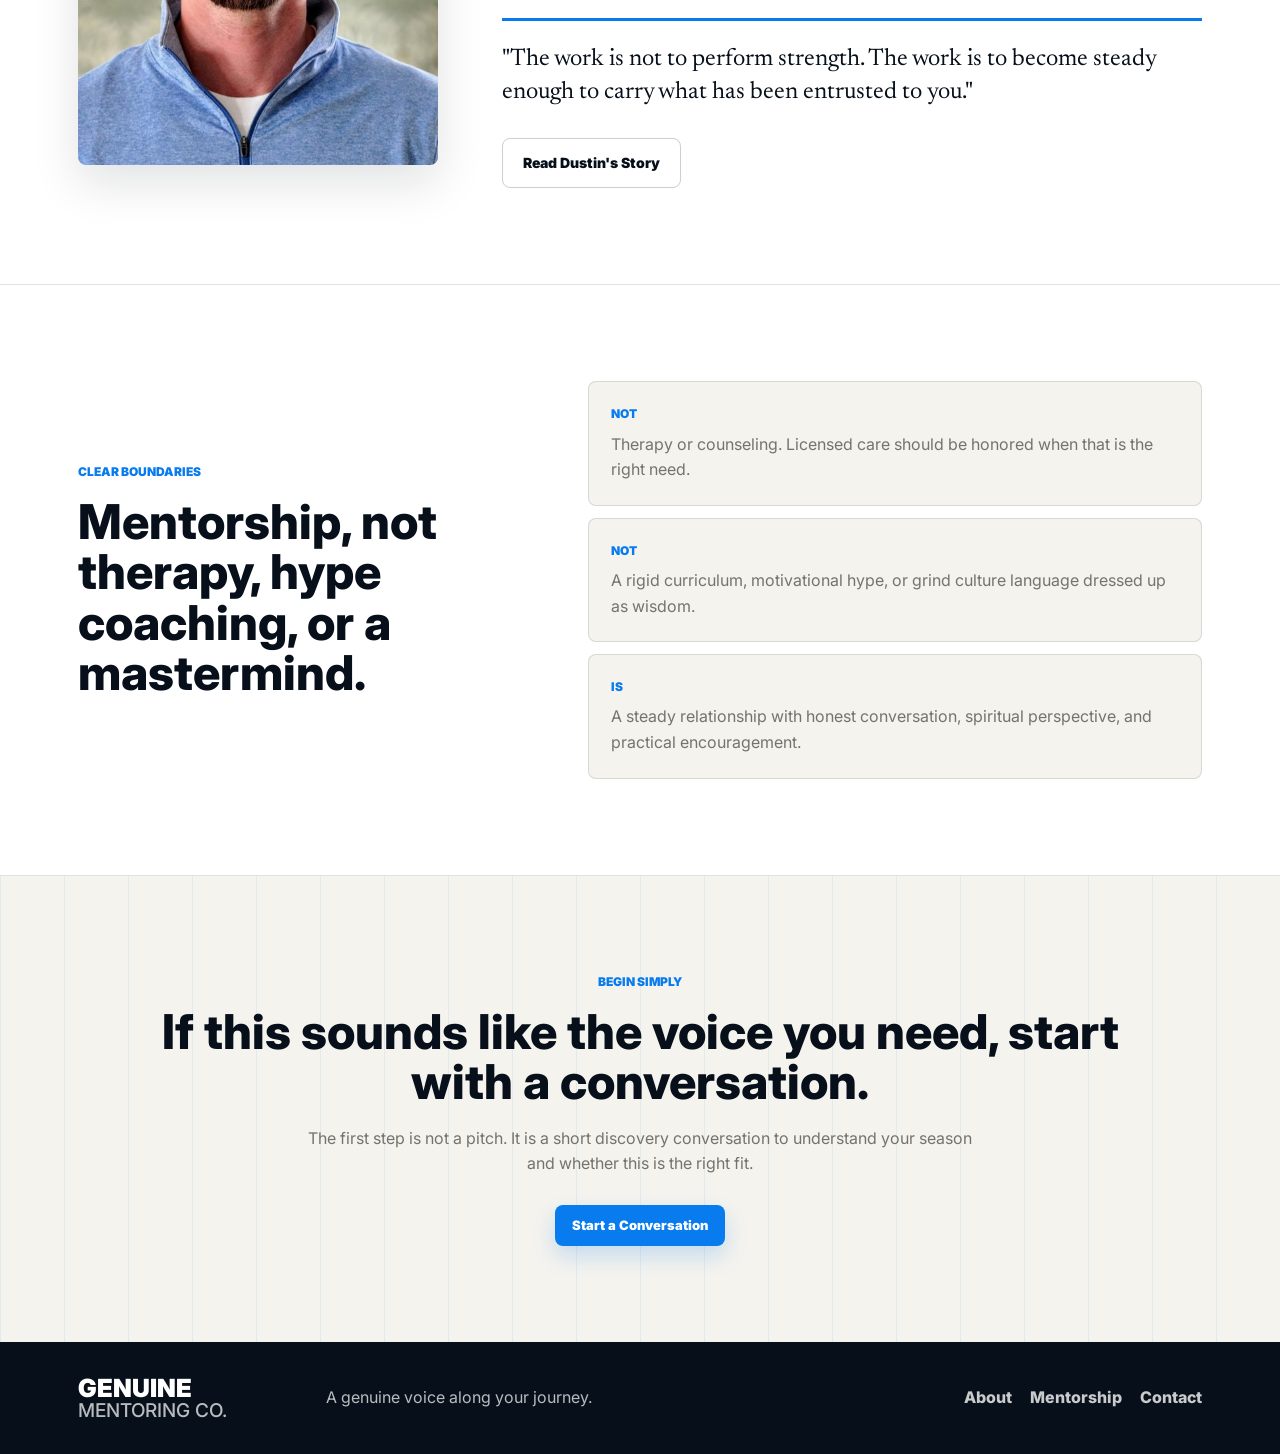
==== commit b315a635: "update" ====
--- a/index.html
+++ b/index.html
@@ -19,7 +19,7 @@
   <link rel="icon" href="images/gmc-icon.png" type="image/png">
   <link rel="preconnect" href="https://fonts.googleapis.com">
   <link rel="preconnect" href="https://fonts.gstatic.com" crossorigin>
-  <link href="https://fonts.googleapis.com/css2?family=DM+Sans:wght@400;500;600;700;800&display=swap" rel="stylesheet">
+  <link href="https://fonts.googleapis.com/css2?family=Inter:wght@400;500;600;700;800;900&family=Newsreader:opsz,wght@6..72,500;6..72,650&display=swap" rel="stylesheet">
   <link rel="stylesheet" href="styles.css">
   <script type="application/ld+json">
   {
@@ -34,128 +34,191 @@
   </script>
 </head>
 <body>
-  <nav class="site-nav">
+  <div class="scroll-progress" aria-hidden="true"></div>
+
+  <nav class="site-nav" aria-label="Primary">
     <div class="nav-inner">
-      <a class="brand" href="index.html" aria-label="Genuine Mentoring Co. home"><img src="images/gmc-logo.png" alt="Genuine Mentoring Co."></a>
-      <button class="nav-toggle" aria-label="Open menu" aria-expanded="false"><span></span><span></span><span></span></button>
+      <a class="brand-mark" href="index.html" aria-label="Genuine Mentoring Co. home">
+        <span class="brand-main">Genuine</span>
+        <span class="brand-sub">Mentoring Co.</span>
+      </a>
+      <button class="nav-toggle" type="button" aria-label="Open menu" aria-expanded="false">
+        <span></span><span></span><span></span>
+      </button>
       <div class="nav-links">
         <a class="active" href="index.html">Home</a>
-        <a href="about.html">About Dustin</a>
+        <a href="about.html">About</a>
+        <a href="mentorship.html">Mentorship</a>
+        <a class="nav-cta" href="contact.html">Start a Conversation</a>
+      </div>
+    </div>
+  </nav>
+
+  <header class="hero-shell" id="home">
+    <div class="hero-stack">
+      <section class="hero-variant hero--editorial is-active" aria-label="Genuine Mentoring Co. introduction">
+        <div class="hero-photo" aria-hidden="true"></div>
+        <div class="hero-content hero-left" data-reveal>
+          <p class="hero-kicker"><span></span>1-on-1 mentorship for men</p>
+          <h1>A steady voice for men carrying real weight.</h1>
+          <p class="hero-lead">Genuine Mentoring Co. exists to walk alongside men in meaningful seasons of life through grounded conversation, biblical wisdom, and practical encouragement.</p>
+          <div class="hero-note">Not therapy. Not hype coaching. Not a curriculum. A trusted voice alongside you as you build a life that can hold what you have been given.</div>
+          <div class="hero-actions">
+            <a class="btn btn-blue" href="contact.html">Start a Conversation</a>
+            <a class="btn btn-line" href="mentorship.html#rhythm">See the Rhythm</a>
+          </div>
+          <div class="hero-chips" aria-label="Mentorship seasons">
+            <a href="mentorship.html#seasons">Starting</a>
+            <a href="mentorship.html#seasons">Responsibility</a>
+            <a href="mentorship.html#seasons">Tribulation</a>
+            <a href="mentorship.html#seasons">Provision</a>
+          </div>
+        </div>
+      </section>
+    </div>
+  </header>
+
+  <main>
+    <section class="section section-white" id="seasons">
+      <div class="container">
+        <div class="section-head" data-reveal>
+          <p class="eyebrow">The men GMC serves</p>
+          <h2>For the seasons when becoming a man starts to cost something.</h2>
+          <p>Genuine Mentoring Co. is for men who are not looking for hype. They are looking for clarity, wisdom, and a voice that can meet them in real life.</p>
+        </div>
+        <div class="season-grid">
+          <article class="season-card" data-reveal>
+            <span>01</span>
+            <h3>Starting</h3>
+            <p>Career launch, first major decisions, and learning how to walk with confidence without pretending.</p>
+          </article>
+          <article class="season-card" data-reveal>
+            <span>02</span>
+            <h3>Responsibility</h3>
+            <p>Marriage, fatherhood, leadership, and the quiet pressure of becoming someone others rely on.</p>
+          </article>
+          <article class="season-card" data-reveal>
+            <span>03</span>
+            <h3>Tribulation</h3>
+            <p>Hardship, loss, confusion, failure, or a season where the old way of carrying things no longer works.</p>
+          </article>
+          <article class="season-card" data-reveal>
+            <span>04</span>
+            <h3>Provision</h3>
+            <p>Building, stewarding, creating stability, and becoming strong without becoming hard.</p>
+          </article>
+        </div>
+      </div>
+    </section>
+
+    <section class="section section-ink" id="model">
+      <div class="container model-grid">
+        <div class="model-copy" data-reveal>
+          <p class="eyebrow">The model</p>
+          <h2>The Jethro and Moses pattern, brought into modern life.</h2>
+          <p>Exodus 18 gives the picture: an older, wiser voice sees what a younger man is carrying and helps him build a life that can actually hold the weight.</p>
+          <p>This is not leadership from above or pressure from behind. It is walking alongside with wisdom, honesty, and care.</p>
+        </div>
+        <div class="model-stack" aria-label="Mentorship posture">
+          <div class="model-tile" data-reveal><span>See clearly</span><strong>Name what you are carrying.</strong></div>
+          <div class="model-tile" data-reveal><span>Think wisely</span><strong>Separate pressure from calling.</strong></div>
+          <div class="model-tile" data-reveal><span>Walk steadily</span><strong>Build a rhythm you can live.</strong></div>
+        </div>
+      </div>
+    </section>
+
+    <section class="section section-mist" id="rhythm">
+      <div class="container">
+        <div class="section-head center" data-reveal>
+          <p class="eyebrow">Simple by design</p>
+          <h2>One offering. One steady rhythm.</h2>
+          <p>The structure is intentionally uncomplicated, enough time to go deep and enough space for life to happen between sessions.</p>
+        </div>
+        <div class="rhythm-strip" data-reveal>
+          <div><strong>90 min</strong><span>Each session</span></div>
+          <div><strong>3 weeks</strong><span>Between sessions</span></div>
+          <div><strong>$75</strong><span>Per session</span></div>
+          <div><strong>1-on-1</strong><span>Personal mentorship</span></div>
+        </div>
+        <div class="process-row">
+          <article data-reveal>
+            <span>First</span>
+            <h3>Discovery conversation</h3>
+            <p>A simple first conversation to understand your season and whether this is the right fit.</p>
+          </article>
+          <article data-reveal>
+            <span>Then</span>
+            <h3>Name the focus</h3>
+            <p>Two or three honest themes become the center of the work, not a rigid program.</p>
+          </article>
+          <article data-reveal>
+            <span>Ongoing</span>
+            <h3>Meet every three weeks</h3>
+            <p>The cadence gives room for deep conversation, practical movement, and reflection.</p>
+          </article>
+        </div>
+      </div>
+    </section>
+
+    <section class="section section-white" id="about-preview">
+      <div class="container about-grid">
+        <div class="about-image" data-reveal>
+          <img src="images/dustin-herron.jpg" alt="Dustin Herron, founder of Genuine Mentoring Co.">
+        </div>
+        <div class="about-copy" data-reveal>
+          <p class="eyebrow">Founder and mentor</p>
+          <h2>Dustin Herron brings pastoral wisdom, founder reality, and relational steadiness.</h2>
+          <p>Dustin spent nearly a decade in pastoral ministry at Gateway Church, walking with people through formative seasons of life, faith, pain, growth, and decision.</p>
+          <p>He is also a husband, father, founder, franchisor, and business owner. He understands what it feels like to carry vision and responsibility at the same time.</p>
+          <div class="quote-line">"The work is not to perform strength. The work is to become steady enough to carry what has been entrusted to you."</div>
+          <div class="hero-actions">
+            <a class="btn btn-line" href="about.html">Read Dustin's Story</a>
+          </div>
+        </div>
+      </div>
+    </section>
+
+    <section class="section section-boundaries">
+      <div class="container boundary-grid">
+        <div data-reveal>
+          <p class="eyebrow">Clear boundaries</p>
+          <h2>Mentorship, not therapy, hype coaching, or a mastermind.</h2>
+        </div>
+        <div class="boundary-list">
+          <div data-reveal><span>Not</span><p>Therapy or counseling. Licensed care should be honored when that is the right need.</p></div>
+          <div data-reveal><span>Not</span><p>A rigid curriculum, motivational hype, or grind culture language dressed up as wisdom.</p></div>
+          <div data-reveal><span>Is</span><p>A steady relationship with honest conversation, spiritual perspective, and practical encouragement.</p></div>
+        </div>
+      </div>
+    </section>
+
+    <section class="section final-cta" id="contact">
+      <div class="container final-grid">
+        <div data-reveal>
+          <p class="eyebrow">Begin simply</p>
+          <h2>If this sounds like the voice you need, start with a conversation.</h2>
+          <p>The first step is not a pitch. It is a short discovery conversation to understand your season and whether this is the right fit.</p>
+          <a class="btn btn-blue final-button" href="contact.html">Start a Conversation</a>
+        </div>
+      </div>
+    </section>
+  </main>
+
+  <footer class="footer">
+    <div class="container footer-grid">
+      <a class="brand-mark footer-brand" href="index.html" aria-label="Genuine Mentoring Co. home">
+        <span class="brand-main">Genuine</span>
+        <span class="brand-sub">Mentoring Co.</span>
+      </a>
+      <p>A genuine voice along your journey.</p>
+      <div class="footer-links">
+        <a href="about.html">About</a>
         <a href="mentorship.html">Mentorship</a>
         <a href="contact.html">Contact</a>
-        <a class="nav-cta" href="contact.html">Start a Conversation</a>
       </div>
     </div>
-  </nav>
-
-  <main>
-    <header class="hero">
-      <div class="container hero-grid">
-        <div>
-          <img class="hero-logo" src="images/gmc-logo.png" alt="Genuine Mentoring Co.">
-          <span class="eyebrow">1-on-1 mentorship for men</span>
-          <h1>A steady voice for men carrying real weight.</h1>
-          <p class="lead">Genuine Mentoring Co. exists to walk alongside men in meaningful seasons of life through grounded conversation, biblical wisdom, and practical encouragement.</p>
-          <p class="hero-note">Not therapy. Not hype coaching. Not a curriculum. A trusted voice alongside you as you build a life that can hold what you have been given.</p>
-          <div class="button-row">
-            <a class="btn btn-primary" href="contact.html">Start a Conversation</a>
-            <a class="btn btn-secondary" href="mentorship.html">See the Rhythm</a>
-          </div>
-          <div class="pill-row" aria-label="Mentorship themes">
-            <span class="pill">Starting</span>
-            <span class="pill">Responsibility</span>
-            <span class="pill">Tribulation</span>
-            <span class="pill">Provision</span>
-          </div>
-        </div>
-        <div class="brand-panel hero-card">
-          <img src="images/gmc-icon.png" alt="" aria-hidden="true">
-          <div class="brand-panel-inner">
-            <span class="eyebrow">Exodus 18</span>
-            <h2>A walk-alongside model for men carrying responsibility.</h2>
-            <p>Wisdom, honesty, and steady conversation for the season in front of you.</p>
-          </div>
-        </div>
-      </div>
-    </header>
-
-    <section class="section">
-      <div class="narrow section-head center">
-        <span class="eyebrow">The heart</span>
-        <h2>Men do not need more noise. They need a grounded voice they can trust.</h2>
-        <p>There are seasons when a man is carrying more than he knows how to name. Career, marriage, fatherhood, faith, loss, leadership, pressure, provision. Genuine Mentoring Co. creates space for honest conversation and steady wisdom in those seasons.</p>
-      </div>
-      <div class="container grid-3">
-        <div class="card card-line"><span class="num">1</span><h3>Relationship-based</h3><p>No rigid program or performance ladder. The conversation follows the man, the season, and the work that is actually in front of him.</p></div>
-        <div class="card card-line"><span class="num">2</span><h3>Faith-rooted</h3><p>Biblical wisdom is present without being forced. The posture is steady, honest, and accessible.</p></div>
-        <div class="card card-line"><span class="num">3</span><h3>Practical</h3><p>Real life gets named plainly. The goal is clarity, peace, strength, and anchored masculinity that shows up in ordinary decisions.</p></div>
-      </div>
-    </section>
-
-    <section class="section section-blue">
-      <div class="container split">
-        <div>
-          <span class="eyebrow">The model</span>
-          <h2>The Jethro and Moses pattern.</h2>
-          <p>Exodus 18 gives the picture: an older, wiser voice sees what a younger man is carrying and helps him build a life that can actually hold the weight. That is the spirit of this work.</p>
-          <p>It is not leadership from above or pressure from behind. It is walking alongside with wisdom, honesty, and care.</p>
-        </div>
-        <div class="quote-panel">
-          <p>"When responsibility gets heavy, the right voice does not make you smaller. It helps you stand more clearly inside what God has already placed in your hands."</p>
-          <small>Genuine Mentoring Co.</small>
-        </div>
-      </div>
-    </section>
-
-    <section class="section section-mist">
-      <div class="container">
-        <div class="section-head">
-          <span class="eyebrow">Simple by design</span>
-          <h2>One offering. One steady rhythm.</h2>
-        </div>
-        <div class="stat-strip">
-          <div class="stat"><strong>90 min</strong><span>Each session</span></div>
-          <div class="stat"><strong>3 weeks</strong><span>Between sessions</span></div>
-          <div class="stat"><strong>$75</strong><span>Per session</span></div>
-          <div class="stat"><strong>1-on-1</strong><span>Personal mentorship</span></div>
-        </div>
-      </div>
-    </section>
-
-    <section class="section">
-      <div class="container split">
-        <div class="quote-panel">
-          <p>"The work is not to perform strength. The work is to become steady enough to carry what has been entrusted to you."</p>
-          <small>Founder and mentor</small>
-        </div>
-        <div>
-          <span class="eyebrow">Founder and mentor</span>
-          <h2>Meet Dustin Herron.</h2>
-          <p>Dustin brings nearly a decade of pastoral ministry experience at Gateway Church, along with the lived reality of marriage, fatherhood, entrepreneurship, leadership, and building through pressure.</p>
-          <p>His role is not to impress men with answers. It is to walk with them honestly, help them see what they are carrying, and speak with the kind of steadiness that makes courage feel possible again.</p>
-          <div class="button-row"><a class="btn btn-primary" href="about.html">Read Dustin's Story</a></div>
-        </div>
-      </div>
-    </section>
-
-    <section class="section section-blue">
-      <div class="narrow section-head center">
-        <span class="eyebrow">Begin simply</span>
-        <h2>If this sounds like the kind of voice you need, start with a conversation.</h2>
-        <p>The first step is not a pitch. It is a short discovery conversation to understand your season and whether this is the right fit.</p>
-        <div class="button-row" style="justify-content:center"><a class="btn btn-light" href="contact.html">Start a Conversation</a><a class="btn btn-quiet" href="mentorship.html">What to Expect</a></div>
-      </div>
-    </section>
-  </main>
-
-  <footer class="footer">
-    <div class="container footer-grid">
-      <div><img src="images/gmc-logo-light.png" alt="Genuine Mentoring Co."><p>A genuine voice along your journey.</p></div>
-      <div><h3>Pages</h3><a href="about.html">About Dustin</a><a href="mentorship.html">Mentorship</a><a href="contact.html">Contact</a></div>
-      <div><h3>Contact</h3><a href="contact.html">Start a conversation</a><p>90-minute sessions every three weeks.</p></div>
-    </div>
-    <div class="container footer-bottom">Genuine Mentoring Co. &copy; 2026</div>
   </footer>
+
   <script src="site.js"></script>
 </body>
 </html>
--- a/styles.css
+++ b/styles.css
@@ -1,100 +1,105 @@
 :root {
-  --blue: #4073B5;
-  --blue-deep: #23476F;
-  --blue-soft: #789DC9;
-  --warm-gray: #A9A498;
-  --honey: #D9A94E;
-  --gray-light: #C8C8C0;
-  --mist: #F8F7F4;
+  --blue: #087BEF;
+  --blue-deep: #0758B8;
+  --ink: #07101A;
+  --ink-soft: #182331;
+  --warm-gray: #74736D;
+  --stone: #C8C8C0;
+  --mist: #F4F3EE;
   --paper: #FFFFFF;
-  --ink: #1C2630;
-  --muted: #627180;
-  --line: rgba(28, 38, 48, 0.12);
-  --line-strong: rgba(28, 38, 48, 0.2);
-  --shadow: 0 18px 50px rgba(28, 38, 48, 0.11);
-  --shadow-soft: 0 10px 28px rgba(28, 38, 48, 0.08);
+  --line: rgba(7, 16, 26, 0.12);
+  --line-strong: rgba(7, 16, 26, 0.2);
+  --shadow: 0 18px 48px rgba(7, 16, 26, 0.12);
+  --shadow-soft: 0 10px 28px rgba(7, 16, 26, 0.08);
   --radius: 8px;
-  --font: "DM Sans", -apple-system, BlinkMacSystemFont, "Segoe UI", sans-serif;
-  --serif: Georgia, "Times New Roman", serif;
+  --font: "Inter", -apple-system, BlinkMacSystemFont, "Segoe UI", sans-serif;
+  --serif: "Newsreader", Georgia, serif;
   --ease: cubic-bezier(0.22, 1, 0.36, 1);
   --max: 1180px;
 }
 
-* { box-sizing: border-box; margin: 0; padding: 0; }
+* { box-sizing: border-box; }
 html { scroll-behavior: smooth; }
 body {
+  margin: 0;
+  color: var(--ink);
+  background: var(--paper);
   font-family: var(--font);
-  color: var(--ink);
-  background: var(--paper);
+  font-size: 16px;
   line-height: 1.6;
-  font-size: 16px;
+  letter-spacing: 0;
   -webkit-font-smoothing: antialiased;
 }
+body.nav-open { overflow: hidden; }
 img { display: block; max-width: 100%; }
 a { color: inherit; text-decoration: none; }
-p { color: var(--muted); margin: 0 0 1rem; max-width: 66ch; }
-h1, h2, h3 { color: var(--ink); line-height: 1.12; letter-spacing: 0; }
-h1 { font-size: clamp(2.05rem, 4.6vw, 3.35rem); font-weight: 700; }
-h2 { font-family: var(--serif); font-size: clamp(1.75rem, 3vw, 2.45rem); font-weight: 500; }
-h3 { font-size: 1.12rem; font-weight: 700; }
-ul, ol { padding-left: 1.15rem; color: var(--muted); }
-li { margin: 0.45rem 0; }
-
-.container { max-width: var(--max); margin: 0 auto; padding: 0 24px; }
-.narrow { max-width: 820px; margin: 0 auto; padding: 0 24px; }
-.section { padding: 76px 0; }
-.section-tight { padding: 58px 0; }
-.section-mist { background: var(--mist); }
-.section-blue { background: var(--blue); color: var(--paper); }
-.section-blue h1, .section-blue h2, .section-blue h3 { color: var(--paper); }
-.section-blue p, .section-blue li { color: rgba(255,255,255,0.82); }
-.section-head { max-width: 760px; margin-bottom: 34px; }
-.section-head.center { text-align: center; margin-left: auto; margin-right: auto; }
-.section-head h2 { margin-bottom: 14px; }
-.eyebrow {
-  display: inline-flex;
-  align-items: center;
-  gap: 10px;
-  color: var(--blue);
-  font-size: 0.75rem;
-  font-weight: 700;
-  letter-spacing: 0.16em;
-  text-transform: uppercase;
-  margin-bottom: 16px;
-}
-.section-blue .eyebrow { color: var(--honey); }
-.eyebrow::before {
-  content: "";
-  width: 28px;
-  height: 2px;
-  background: currentColor;
+button { font: inherit; }
+h1, h2, h3, p { margin: 0; }
+h1, h2, h3 { color: inherit; line-height: 1.05; letter-spacing: 0; }
+h1 { font-size: 54px; font-weight: 650; line-height: 1.1; }
+h2 { font-size: 48px; font-weight: 800; }
+h3 { font-size: 22px; font-weight: 800; }
+p { color: var(--warm-gray); max-width: 68ch; }
+
+.container {
+  max-width: var(--max);
+  margin: 0 auto;
+  padding: 0 28px;
+}
+
+.scroll-progress {
+  position: fixed;
+  inset: 0 auto auto 0;
+  z-index: 120;
+  height: 3px;
+  width: var(--scroll-progress, 0%);
+  background: var(--blue);
 }
 
 .site-nav {
   position: sticky;
   top: 0;
-  z-index: 50;
-  background: rgba(255,255,255,0.95);
-  backdrop-filter: blur(14px);
+  z-index: 90;
+  background: rgba(255, 255, 255, 0.92);
   border-bottom: 1px solid var(--line);
+  backdrop-filter: blur(16px) saturate(140%);
 }
 .nav-inner {
   max-width: 1320px;
   margin: 0 auto;
-  padding: 8px 28px;
+  padding: 10px 28px;
   display: flex;
   align-items: center;
   justify-content: space-between;
-  gap: 18px;
-}
-.brand img { height: 52px; width: auto; }
-.nav-links { display: flex; align-items: center; gap: 26px; }
+  gap: 20px;
+}
+.brand-mark {
+  display: inline-grid;
+  gap: 0;
+  line-height: 1;
+  text-transform: uppercase;
+}
+.brand-main {
+  color: var(--blue);
+  font-weight: 900;
+  font-size: 25px;
+}
+.brand-sub {
+  color: var(--ink);
+  font-weight: 500;
+  font-size: 19px;
+}
+.nav-links {
+  display: flex;
+  align-items: center;
+  gap: 24px;
+}
 .nav-links a {
   position: relative;
   color: var(--ink);
-  font-weight: 600;
-  font-size: 0.9rem;
-  padding: 8px 0;
+  font-size: 14px;
+  font-weight: 700;
+  padding: 9px 0;
 }
 .nav-links a::after {
   content: "";
@@ -106,183 +111,939 @@
   background: var(--blue);
   transform: scaleX(0);
   transform-origin: left;
-  transition: transform 0.24s var(--ease);
-}
-.nav-links a:hover::after, .nav-links a.active::after { transform: scaleX(1); }
+  transition: transform 180ms var(--ease);
+}
+.nav-links a:hover::after { transform: scaleX(1); }
+.nav-links a.active::after { transform: scaleX(1); }
 .nav-links .nav-cta {
+  min-height: 42px;
+  display: inline-flex;
+  align-items: center;
   color: var(--paper);
+  background: var(--ink);
+  border-radius: var(--radius);
+  padding: 10px 16px;
+  transition: background 180ms var(--ease), transform 180ms var(--ease);
+}
+.nav-links .nav-cta:hover { background: var(--blue); transform: translateY(-1px); }
+.nav-links .nav-cta::after { display: none; }
+.nav-links .nav-cta.active { background: var(--ink); color: var(--paper); }
+.nav-toggle {
+  display: none;
+  width: 44px;
+  height: 44px;
+  border: 1px solid var(--line);
+  border-radius: var(--radius);
+  background: var(--paper);
+  align-items: center;
+  justify-content: center;
+  flex-direction: column;
+  gap: 5px;
+}
+.nav-toggle span {
+  width: 20px;
+  height: 2px;
+  background: var(--ink);
+  border-radius: 999px;
+}
+
+.hero-shell {
+  background: var(--paper);
+}
+
+.hero-stack {
+  position: relative;
+  overflow: hidden;
+  background: var(--paper);
+}
+.hero-variant {
+  display: none;
+  position: relative;
+  min-height: 720px;
+  overflow: hidden;
+}
+.hero-variant.is-active { display: block; }
+.hero-photo {
+  position: absolute;
+  inset: 0;
+  background:
+    linear-gradient(90deg, rgba(8, 123, 239, 0.1) 1px, transparent 1px),
+    linear-gradient(180deg, rgba(7, 16, 26, 0.06) 1px, transparent 1px),
+    linear-gradient(135deg, var(--paper), var(--mist));
+  background-size: 64px 64px, 64px 64px, auto;
+  background-position: center;
+  transform: translateY(calc(var(--hero-shift, 0) * 1px));
+  transition: transform 140ms linear;
+}
+.hero-content,
+.split-panel,
+.quiet-copy,
+.word-content,
+.notes-grid,
+.spread-content,
+.refined-wrap {
+  position: relative;
+  z-index: 2;
+}
+.hero-content {
+  min-height: 720px;
+  display: flex;
+  flex-direction: column;
+  justify-content: center;
+  padding: 88px 28px;
+  max-width: 1180px;
+  margin: 0 auto;
+}
+.hero-content.centered {
+  align-items: center;
+  text-align: center;
+}
+.hero-content.bottom-left {
+  justify-content: flex-end;
+  padding-bottom: 86px;
+  align-items: flex-start;
+}
+.hero-content.hero-left {
+  justify-content: center;
+  align-items: flex-start;
+  padding-top: 94px;
+  padding-bottom: 94px;
+}
+.hero-content h1,
+.word-content h1,
+.notes-grid h1,
+.spread-content h1,
+.refined-copy h1 {
+  color: var(--ink);
+  max-width: 840px;
+}
+.hero-lead {
+  margin-top: 20px;
+  font-size: 17px;
+  color: var(--warm-gray);
+}
+.hero-left h1 {
+  max-width: 780px;
+  font-size: 58px;
+  font-weight: 700;
+  line-height: 1.12;
+}
+.hero-left .hero-lead {
+  max-width: 780px;
+  margin-top: 24px;
+  color: var(--warm-gray);
+  font-size: 20px;
+  line-height: 1.6;
+}
+.hero-kicker {
+  display: inline-flex;
+  align-items: center;
+  gap: 14px;
+  color: var(--blue);
+  font-size: 13px;
+  font-weight: 800;
+  text-transform: uppercase;
+  margin-bottom: 22px;
+}
+.hero-kicker span {
+  display: inline-block;
+  width: 48px;
+  height: 3px;
   background: var(--blue);
-  border-radius: var(--radius);
-  padding: 11px 18px;
-  box-shadow: 0 8px 20px rgba(64,115,181,0.2);
-}
-.nav-links .nav-cta::after { display: none; }
-.nav-toggle { display: none; background: transparent; border: 0; padding: 8px; cursor: pointer; }
-.nav-toggle span { display: block; width: 25px; height: 2px; background: var(--blue-deep); margin: 5px 0; transition: 0.25s var(--ease); }
+}
+.hero-note {
+  max-width: 820px;
+  margin-top: 32px;
+  padding: 4px 0 4px 24px;
+  border-left: 4px solid var(--blue);
+  color: var(--ink-soft);
+  font-family: var(--serif);
+  font-size: 23px;
+  line-height: 1.46;
+}
+.hero-left .hero-actions {
+  margin-top: 34px;
+  gap: 16px;
+}
+.hero-left .btn {
+  min-height: 52px;
+  padding: 14px 30px;
+  font-size: 15px;
+}
+.hero-left .btn-blue {
+  background: var(--blue);
+  box-shadow: 0 14px 30px rgba(8, 123, 239, 0.24);
+}
+.hero-left .btn-blue:hover { background: var(--blue-deep); }
+.hero-left .btn-line {
+  border-color: var(--blue);
+  color: var(--ink-soft);
+}
+.hero-left .btn-line:hover {
+  background: var(--ink);
+  border-color: var(--ink);
+  color: var(--paper);
+  box-shadow: 0 14px 30px rgba(7, 16, 26, 0.18);
+}
+.hero-chips {
+  display: flex;
+  flex-wrap: wrap;
+  gap: 10px;
+  margin-top: 28px;
+}
+.hero-chips a {
+  display: inline-flex;
+  align-items: center;
+  min-height: 38px;
+  border-radius: 999px;
+  background: rgba(8, 123, 239, 0.08);
+  color: var(--ink-soft);
+  padding: 8px 18px;
+  font-size: 14px;
+  font-weight: 800;
+  transition: transform 180ms var(--ease), background 180ms var(--ease), color 180ms var(--ease);
+}
+.hero-chips a:hover {
+  transform: translateY(-2px);
+  background: var(--blue);
+  color: var(--paper);
+}
+.eyebrow {
+  color: var(--blue);
+  font-size: 12px;
+  font-weight: 900;
+  text-transform: uppercase;
+  margin-bottom: 16px;
+}
+.hero-variant .eyebrow { color: var(--blue); }
+.hero--cinematic .eyebrow,
+.hero--editorial .eyebrow,
+.hero--word .eyebrow,
+.hero--spread .eyebrow { color: var(--blue); }
+.hero-actions,
+.hero-links {
+  display: flex;
+  flex-wrap: wrap;
+  gap: 12px;
+  align-items: center;
+  margin-top: 30px;
+}
+.hero-actions.vertical { flex-direction: column; align-items: flex-start; }
+.centered-actions { justify-content: center; }
+.hero-links a {
+  color: var(--ink);
+  font-weight: 800;
+  border-bottom: 2px solid var(--line-strong);
+  padding-bottom: 5px;
+  transition: color 180ms var(--ease), border-color 180ms var(--ease), transform 180ms var(--ease);
+}
+.hero-links a:hover { color: var(--blue); border-color: var(--blue); transform: translateX(2px); }
 
 .btn {
   display: inline-flex;
   align-items: center;
   justify-content: center;
-  gap: 10px;
   min-height: 46px;
-  padding: 13px 22px;
-  border-radius: var(--radius);
-  font-weight: 700;
-  font-size: 0.9rem;
+  border-radius: var(--radius);
+  padding: 13px 20px;
   border: 1px solid transparent;
-  transition: transform 0.22s var(--ease), background 0.22s var(--ease), color 0.22s var(--ease), border-color 0.22s var(--ease);
+  font-size: 14px;
+  font-weight: 900;
+  cursor: pointer;
+  transition: transform 180ms var(--ease), background 180ms var(--ease), color 180ms var(--ease), border-color 180ms var(--ease), box-shadow 180ms var(--ease);
 }
 .btn:hover { transform: translateY(-2px); }
-.btn-primary { background: var(--blue); color: var(--paper); }
-.btn-primary:hover { background: var(--blue-deep); }
-.btn-secondary { background: transparent; border-color: var(--blue); color: var(--blue-deep); }
-.btn-secondary:hover { background: var(--blue); color: var(--paper); }
-.btn-light { background: var(--paper); color: var(--blue-deep); }
-.btn-light:hover { background: var(--mist); }
-.btn-quiet { border-color: rgba(255,255,255,0.42); color: var(--paper); }
-.btn-quiet:hover { background: var(--paper); color: var(--blue-deep); }
-.button-row { display: flex; flex-wrap: wrap; gap: 14px; align-items: center; margin-top: 24px; }
-
-.hero {
-  background: linear-gradient(180deg, var(--paper) 0%, var(--mist) 100%);
-  min-height: calc(100vh - 70px);
-  display: grid;
-  align-items: center;
-  padding: 70px 0 58px;
-}
-.hero-grid {
-  display: grid;
-  grid-template-columns: minmax(0, 0.95fr) minmax(360px, 1.05fr);
-  gap: 46px;
-  align-items: center;
-}
-.hero-logo { height: 76px; width: auto; margin-bottom: 28px; }
-.hero h1 { max-width: 720px; margin-bottom: 18px; }
-.hero .lead { font-size: 1.12rem; color: var(--muted); }
-.hero-note {
-  margin-top: 26px;
-  padding-left: 18px;
-  border-left: 3px solid var(--honey);
+.btn-blue { background: var(--blue); color: var(--paper); box-shadow: 0 14px 28px rgba(8, 123, 239, 0.22); }
+.btn-blue:hover { background: var(--blue-deep); }
+.btn-ink { background: var(--ink); color: var(--paper); }
+.btn-ink:hover { background: var(--blue); }
+.btn-line { background: transparent; border-color: var(--line-strong); color: var(--ink); }
+.btn-line:hover { background: var(--ink); color: var(--paper); border-color: var(--ink); }
+.btn-ghost-light { background: transparent; border-color: var(--line-strong); color: var(--ink); }
+.btn-ghost-light:hover { background: var(--ink); color: var(--paper); border-color: var(--ink); }
+
+.hero--cinematic .hero-photo::after,
+.hero--editorial .hero-photo::after,
+.hero--word .hero-photo::after,
+.hero--spread .hero-photo::after {
+  content: "";
+  position: absolute;
+  inset: 0;
+  background:
+    linear-gradient(120deg, rgba(255, 255, 255, 0.88), rgba(255, 255, 255, 0.44) 56%, rgba(244, 243, 238, 0.86)),
+    linear-gradient(180deg, rgba(8, 123, 239, 0.08), transparent 48%);
+}
+.hero-photo::before {
+  content: "Genuine";
+  position: absolute;
+  right: 7vw;
+  bottom: 38px;
+  color: rgba(8, 123, 239, 0.06);
+  font-size: 132px;
+  font-weight: 900;
+  line-height: 0.9;
+  text-transform: uppercase;
+  white-space: nowrap;
+}
+.hero--editorial .hero-photo {
+  background:
+    linear-gradient(90deg, rgba(8, 123, 239, 0.08) 1px, transparent 1px),
+    linear-gradient(180deg, rgba(7, 16, 26, 0.035) 1px, transparent 1px),
+    linear-gradient(135deg, var(--paper), var(--mist));
+  background-size: 72px 72px, 72px 72px, auto;
+}
+.hero--split {
+  display: none;
+  background: var(--paper);
+  grid-template-columns: minmax(380px, 0.78fr) minmax(0, 1.22fr);
+}
+.hero--split.is-active { display: grid; }
+.split-panel {
+  min-height: 650px;
+  display: flex;
+  flex-direction: column;
+  justify-content: center;
+  padding: 72px;
+  background: var(--paper);
+  border-right: 1px solid var(--line);
+  color: var(--ink);
+}
+.split-panel h1 { font-size: 46px; }
+.split-panel .hero-lead { color: var(--warm-gray); }
+.split-portrait {
+  position: relative;
+  min-height: 650px;
+  overflow: hidden;
+  background:
+    linear-gradient(90deg, rgba(7, 16, 26, 0.04) 1px, transparent 1px),
+    linear-gradient(180deg, rgba(7, 16, 26, 0.04) 1px, transparent 1px),
+    var(--mist);
+  background-size: 54px 54px;
+}
+.split-portrait::before {
+  content: "";
+  position: absolute;
+  inset: 90px 72px;
+  border: 1px solid var(--line-strong);
+  border-radius: var(--radius);
+  background:
+    linear-gradient(90deg, transparent 0 18%, rgba(8, 123, 239, 0.14) 18% 19%, transparent 19% 46%, rgba(8, 123, 239, 0.14) 46% 47%, transparent 47% 74%, rgba(8, 123, 239, 0.14) 74% 75%, transparent 75%),
+    var(--paper);
+  box-shadow: var(--shadow-soft);
+}
+.split-portrait::after {
+  content: "Starting    Responsibility    Tribulation    Provision";
+  position: absolute;
+  left: 96px;
+  right: 96px;
+  top: 50%;
+  color: var(--ink);
+  font-size: 13px;
+  font-weight: 800;
+  line-height: 1.4;
+  transform: translateY(-50%);
+  word-spacing: 18px;
+}
+.hero--quiet { background: var(--paper); }
+.quiet-grid {
+  min-height: 650px;
+  display: grid;
+  grid-template-columns: minmax(0, 0.9fr) minmax(340px, 0.6fr);
+  gap: 48px;
+  align-items: center;
+  max-width: 1180px;
+  margin: 0 auto;
+  padding: 80px 28px;
+}
+.quiet-copy h1 {
+  color: var(--ink);
+  max-width: 760px;
+}
+.quiet-copy .hero-lead { color: var(--warm-gray); }
+.quiet-card {
+  border-radius: var(--radius);
+  min-height: 420px;
+  padding: 34px;
+  background:
+    linear-gradient(135deg, rgba(8, 123, 239, 0.08), transparent 42%),
+    var(--mist);
+  border: 1px solid var(--line);
+  display: flex;
+  flex-direction: column;
+  justify-content: flex-end;
+  box-shadow: var(--shadow-soft);
+}
+.quiet-card span { color: var(--blue); font-weight: 900; text-transform: uppercase; font-size: 12px; }
+.quiet-card strong { display: block; margin-top: 12px; font-size: 34px; line-height: 1.08; }
+.hero--word .hero-photo {
+  background:
+    linear-gradient(90deg, rgba(8, 123, 239, 0.08) 1px, transparent 1px),
+    linear-gradient(180deg, rgba(8, 123, 239, 0.08) 1px, transparent 1px),
+    var(--paper);
+  background-size: 76px 76px;
+}
+.word-content {
+  min-height: 650px;
+  display: flex;
+  flex-direction: column;
+  justify-content: center;
+  align-items: center;
+  text-align: center;
+  padding: 80px 28px;
+}
+.big-word {
   color: var(--ink);
   font-family: var(--serif);
-  font-size: 1.1rem;
-  line-height: 1.55;
-}
-.hero-card {
+  font-size: 90px;
+  font-weight: 500;
+  line-height: 0.95;
+}
+.word-content .hero-lead { max-width: 620px; }
+.hero--notes {
+  min-height: 650px;
+  background:
+    linear-gradient(90deg, rgba(7, 16, 26, 0.04) 1px, transparent 1px),
+    linear-gradient(180deg, rgba(7, 16, 26, 0.04) 1px, transparent 1px),
+    var(--mist);
+  background-size: 56px 56px;
+}
+.top-rule {
+  position: absolute;
+  top: 0;
+  left: 0;
+  right: 0;
+  z-index: 2;
+  padding: 16px 28px;
+  border-bottom: 1px solid var(--line);
+  text-align: center;
+  color: var(--warm-gray);
+  font-size: 12px;
+  font-weight: 900;
+  text-transform: uppercase;
+  background: rgba(244, 243, 238, 0.88);
+}
+.notes-grid {
+  min-height: 650px;
+  max-width: 1180px;
+  margin: 0 auto;
+  padding: 124px 28px 80px;
+  display: grid;
+  grid-template-columns: 1.08fr 0.72fr;
+  gap: 70px;
+  align-items: center;
+}
+.notes-grid h1 { color: var(--ink); }
+.notes-grid .hero-lead,
+.notes-side p { color: var(--warm-gray); }
+.notes-side {
+  border-left: 4px solid var(--blue);
+  padding-left: 28px;
+}
+.hero--spread .hero-photo {
+  background:
+    linear-gradient(90deg, rgba(7, 16, 26, 0.06) 1px, transparent 1px),
+    linear-gradient(180deg, rgba(7, 16, 26, 0.04) 1px, transparent 1px),
+    linear-gradient(135deg, var(--paper), var(--mist));
+  background-size: 72px 72px, 72px 72px, auto;
+}
+.edge-labels {
+  position: absolute;
+  left: 22px;
+  inset-block: 0;
+  z-index: 3;
+  display: flex;
+  flex-direction: column;
+  justify-content: center;
+  gap: 26px;
+  color: var(--warm-gray);
+  font-size: 12px;
+  font-weight: 900;
+  text-transform: uppercase;
+  writing-mode: vertical-rl;
+}
+.spread-content {
+  min-height: 650px;
+  max-width: 1180px;
+  margin: 0 auto;
+  padding: 90px 72px 80px 110px;
+  display: flex;
+  flex-direction: column;
+  justify-content: center;
+}
+.spread-content h1 span {
+  display: block;
+  color: var(--ink);
+  text-transform: none;
+}
+.hero--refined {
+  background: var(--paper);
+}
+.refined-wrap {
+  min-height: 650px;
+  max-width: 1180px;
+  margin: 0 auto;
+  padding: 76px 28px;
+  display: grid;
+  grid-template-columns: minmax(0, 1fr) 380px;
+  gap: 48px;
+  align-items: center;
+}
+.wordmark-large {
+  display: grid;
+  line-height: 0.98;
+  text-transform: uppercase;
+  margin-bottom: 14px;
+}
+.wordmark-large span {
+  color: var(--blue);
+  font-size: 54px;
+  font-weight: 900;
+}
+.wordmark-large strong {
+  color: var(--ink);
+  font-size: 44px;
+  font-weight: 500;
+}
+.tagline {
+  color: var(--warm-gray);
+  font-size: 21px;
+  margin-bottom: 34px;
+}
+.refined-copy h1 { color: var(--ink); max-width: 790px; }
+.refined-copy .hero-lead { color: var(--warm-gray); }
+.refined-panel {
+  border: 1px solid var(--line);
+  border-radius: var(--radius);
+  background: var(--mist);
+  padding: 24px;
+  box-shadow: var(--shadow-soft);
+}
+.panel-track {
   position: relative;
-  min-height: 520px;
-  border-radius: var(--radius);
+  min-height: 190px;
+  border-radius: var(--radius);
+  background:
+    linear-gradient(90deg, rgba(8, 123, 239, 0.12) 1px, transparent 1px),
+    linear-gradient(180deg, rgba(7, 16, 26, 0.06) 1px, transparent 1px),
+    var(--paper);
+  background-size: 42px 42px;
+  margin-bottom: 22px;
   overflow: hidden;
-  box-shadow: var(--shadow);
-  background: var(--blue-deep);
-}
-.hero-card img {
-  width: 100%;
-  height: 100%;
-  min-height: 520px;
-  object-fit: cover;
-  object-position: 76% center;
-}
-.hero-card::after {
+}
+.panel-track::before {
   content: "";
   position: absolute;
-  inset: 0;
-  background: linear-gradient(90deg, rgba(35,71,111,0.68) 0%, rgba(35,71,111,0.08) 45%, rgba(35,71,111,0) 100%);
-}
-.hero-badge {
-  position: absolute;
-  left: 24px;
-  bottom: 24px;
-  z-index: 2;
-  max-width: 280px;
-  background: rgba(255,255,255,0.94);
-  padding: 18px;
-  border-radius: var(--radius);
-  box-shadow: var(--shadow-soft);
-}
-.hero-badge strong { display: block; color: var(--blue-deep); margin-bottom: 6px; }
-.hero-badge span { color: var(--muted); font-size: 0.9rem; }
-
-.brand-panel {
-  display: grid;
-  place-items: center;
-  padding: 46px;
-  background:
-    radial-gradient(circle at 18% 20%, rgba(217,169,78,0.22), transparent 32%),
-    linear-gradient(135deg, var(--blue-deep), var(--blue));
-}
-.brand-panel img {
-  position: absolute;
-  right: -72px;
-  bottom: -92px;
-  width: min(72%, 430px);
-  height: auto;
-  min-height: 0;
-  object-fit: contain;
-  opacity: 0.14;
-}
-.brand-panel::after {
-  display: none;
-}
-.brand-panel-inner {
-  position: relative;
-  z-index: 2;
-  max-width: 430px;
-  color: var(--paper);
-}
-.brand-panel-inner .eyebrow {
-  color: var(--honey);
-}
-.brand-panel-inner h2 {
-  color: var(--paper);
-  margin-bottom: 18px;
-}
-.brand-panel-inner p {
-  color: rgba(255,255,255,0.82);
-  font-size: 1.05rem;
-}
-
-.pill-row { display: flex; flex-wrap: wrap; gap: 10px; margin-top: 22px; }
-.pill {
-  display: inline-flex;
-  align-items: center;
-  min-height: 34px;
-  padding: 7px 12px;
+  left: 28px;
+  right: 28px;
+  top: 50%;
+  height: 2px;
+  background: var(--blue);
+  transform: translateY(-50%);
+}
+.panel-track span {
+  position: absolute;
+  top: 50%;
+  width: 12px;
+  height: 12px;
   border-radius: 999px;
-  background: rgba(64,115,181,0.1);
-  color: var(--blue-deep);
-  font-weight: 700;
-  font-size: 0.8rem;
-}
-
-.grid-2 { display: grid; grid-template-columns: repeat(2, minmax(0, 1fr)); gap: 24px; }
-.grid-3 { display: grid; grid-template-columns: repeat(3, minmax(0, 1fr)); gap: 22px; }
-.card {
-  background: var(--paper);
-  border: 1px solid var(--line);
-  border-radius: var(--radius);
-  padding: 26px;
-  box-shadow: var(--shadow-soft);
-}
-.card h3 { margin-bottom: 10px; }
-.card .num {
-  display: inline-flex;
-  align-items: center;
-  justify-content: center;
-  width: 38px;
-  height: 38px;
-  border-radius: 50%;
   background: var(--blue);
-  color: var(--paper);
-  font-weight: 800;
-  margin-bottom: 18px;
-}
-.card-line {
+  transform: translate(-50%, -50%);
+}
+.panel-track span:nth-child(1) { left: 24%; }
+.panel-track span:nth-child(2) { left: 50%; }
+.panel-track span:nth-child(3) { left: 76%; }
+.refined-panel > div:not(.panel-track) span {
+  display: block;
+  color: var(--blue);
+  font-size: 12px;
+  font-weight: 900;
+  text-transform: uppercase;
+  margin-bottom: 6px;
+}
+.refined-panel strong { font-size: 28px; line-height: 1.1; }
+.refined-panel p { margin-top: 10px; }
+
+.section { padding: 96px 0; }
+.section-white { background: var(--paper); }
+.section-mist { background: var(--mist); }
+.section-ink { background: var(--ink); color: var(--paper); }
+.section-blue { background: var(--blue); color: var(--paper); }
+.section-boundaries {
+  background: var(--paper);
+  color: var(--ink);
+  border-top: 1px solid var(--line);
+  border-bottom: 1px solid var(--line);
+}
+.section-ink p,
+.section-blue p { color: rgba(255, 255, 255, 0.8); }
+.section-ink .eyebrow,
+.section-blue .eyebrow { color: var(--paper); }
+.section-head { max-width: 780px; margin-bottom: 38px; }
+.section-head.center { text-align: center; margin-left: auto; margin-right: auto; }
+.section-head h2 { margin-bottom: 18px; }
+.section-head p { font-size: 18px; }
+
+.page-hero {
   position: relative;
   overflow: hidden;
-}
-.card-line::before {
+  background:
+    linear-gradient(90deg, rgba(8, 123, 239, 0.08) 1px, transparent 1px),
+    linear-gradient(180deg, rgba(7, 16, 26, 0.04) 1px, transparent 1px),
+    linear-gradient(135deg, var(--paper), var(--mist));
+  background-size: 72px 72px, 72px 72px, auto;
+  padding: 112px 0 96px;
+  border-bottom: 1px solid var(--line);
+}
+.page-hero::before {
+  content: "Genuine";
+  position: absolute;
+  right: 5vw;
+  bottom: -8px;
+  color: rgba(8, 123, 239, 0.05);
+  font-size: 120px;
+  font-weight: 900;
+  line-height: 0.8;
+  text-transform: uppercase;
+  white-space: nowrap;
+}
+.page-hero .container {
+  position: relative;
+  z-index: 1;
+}
+.page-hero h1 {
+  max-width: 900px;
+  margin-bottom: 22px;
+  font-size: 56px;
+  font-weight: 700;
+  line-height: 1.12;
+}
+.page-hero p:not(.hero-kicker) {
+  max-width: 760px;
+  color: var(--warm-gray);
+  font-size: 20px;
+  line-height: 1.62;
+}
+
+.copy-stack {
+  display: grid;
+  gap: 18px;
+}
+.copy-stack p { font-size: 17px; line-height: 1.72; }
+.copy-stack h2 { margin-bottom: 4px; }
+
+.card-grid {
+  display: grid;
+  grid-template-columns: repeat(3, 1fr);
+  gap: 18px;
+}
+.detail-card,
+.contact-card,
+.faq-item {
+  border: 1px solid var(--line);
+  border-radius: var(--radius);
+  background: var(--paper);
+  box-shadow: var(--shadow-soft);
+}
+.detail-card {
+  position: relative;
+  overflow: hidden;
+  min-height: 230px;
+  padding: 24px;
+  transition: transform 180ms var(--ease), border-color 180ms var(--ease), box-shadow 180ms var(--ease), background 180ms var(--ease);
+}
+.detail-card::before {
+  content: "";
+  position: absolute;
+  inset: 0 0 auto;
+  height: 4px;
+  background: var(--blue);
+  transform: scaleX(0);
+  transform-origin: left;
+  transition: transform 180ms var(--ease);
+}
+.detail-card:hover {
+  transform: translateY(-5px);
+  border-color: rgba(8, 123, 239, 0.28);
+  background: linear-gradient(135deg, rgba(8, 123, 239, 0.06), var(--paper) 46%);
+  box-shadow: var(--shadow);
+}
+.detail-card:hover::before { transform: scaleX(1); }
+.detail-card span {
+  display: inline-block;
+  color: var(--blue);
+  font-size: 12px;
+  font-weight: 900;
+  text-transform: uppercase;
+  margin-bottom: 34px;
+}
+.detail-card h3 { margin-bottom: 12px; }
+
+.quote-card {
+  border-radius: var(--radius);
+  background: var(--ink);
+  color: var(--paper);
+  padding: 36px;
+  box-shadow: var(--shadow);
+}
+.quote-card p {
+  color: rgba(255, 255, 255, 0.84);
+  font-family: var(--serif);
+  font-size: 26px;
+  line-height: 1.35;
+}
+.quote-card small {
+  display: block;
+  margin-top: 22px;
+  color: var(--blue);
+  font-size: 12px;
+  font-weight: 900;
+  letter-spacing: 0;
+  text-transform: uppercase;
+}
+
+.process-row.process-four { grid-template-columns: repeat(4, 1fr); }
+
+.contact-panel {
+  display: grid;
+  grid-template-columns: minmax(300px, 0.8fr) minmax(0, 1.2fr);
+  gap: 28px;
+  align-items: start;
+}
+.contact-card {
+  padding: 28px;
+}
+.contact-card h2 {
+  margin-bottom: 14px;
+  font-size: 34px;
+}
+.contact-list {
+  display: grid;
+  gap: 12px;
+  margin-top: 22px;
+}
+.contact-list div {
+  padding: 16px;
+  border-radius: var(--radius);
+  background: var(--mist);
+}
+.contact-list strong {
+  display: block;
+  color: var(--ink);
+  margin-bottom: 4px;
+}
+.form-grid {
+  display: grid;
+  grid-template-columns: 1fr 1fr;
+  gap: 14px;
+}
+.field {
+  display: grid;
+  gap: 7px;
+}
+.field.full { grid-column: 1 / -1; }
+.field label {
+  color: var(--ink-soft);
+  font-size: 12px;
+  font-weight: 900;
+  text-transform: uppercase;
+}
+.field input,
+.field select,
+.field textarea {
+  width: 100%;
+  border: 1px solid var(--line-strong);
+  border-radius: var(--radius);
+  background: var(--paper);
+  color: var(--ink);
+  font: inherit;
+  padding: 12px 13px;
+}
+.field textarea {
+  min-height: 148px;
+  resize: vertical;
+}
+.field input:focus,
+.field select:focus,
+.field textarea:focus {
+  outline: 3px solid rgba(8, 123, 239, 0.16);
+  border-color: var(--blue);
+}
+
+.faq {
+  display: grid;
+  gap: 12px;
+}
+.faq-item {
+  overflow: hidden;
+}
+.faq-item button {
+  width: 100%;
+  border: 0;
+  background: transparent;
+  color: var(--ink);
+  cursor: pointer;
+  display: flex;
+  justify-content: space-between;
+  gap: 20px;
+  padding: 20px 22px;
+  text-align: left;
+  font: inherit;
+  font-weight: 900;
+}
+.faq-item button span:last-child {
+  color: var(--blue);
+  font-size: 20px;
+}
+.faq-answer {
+  max-height: 0;
+  overflow: hidden;
+  transition: max-height 240ms var(--ease);
+}
+.faq-answer p {
+  padding: 0 22px 22px;
+}
+.faq-item.open .faq-answer { max-height: 220px; }
+
+.utility-note {
+  margin-top: 18px;
+  color: var(--ink-soft);
+  font-weight: 800;
+}
+
+.season-grid {
+  display: grid;
+  grid-template-columns: repeat(4, 1fr);
+  gap: 16px;
+}
+.season-card {
+  min-height: 280px;
+  border: 1px solid var(--line);
+  border-radius: var(--radius);
+  background: var(--paper);
+  padding: 24px;
+  box-shadow: var(--shadow-soft);
+  transition: transform 180ms var(--ease), border-color 180ms var(--ease), box-shadow 180ms var(--ease);
+}
+.season-card:hover {
+  transform: translateY(-6px);
+  border-color: var(--blue);
+  box-shadow: var(--shadow);
+}
+.season-card span {
+  display: inline-flex;
+  color: var(--blue);
+  font-weight: 900;
+  margin-bottom: 70px;
+}
+.season-card h3 { margin-bottom: 12px; }
+
+.model-grid {
+  display: grid;
+  grid-template-columns: minmax(0, 0.92fr) minmax(360px, 0.8fr);
+  gap: 64px;
+  align-items: center;
+}
+.model-copy h2 { max-width: 740px; margin-bottom: 22px; }
+.model-stack {
+  display: grid;
+  gap: 14px;
+}
+.model-tile {
+  border-radius: var(--radius);
+  padding: 24px;
+  background: rgba(255, 255, 255, 0.08);
+  border: 1px solid rgba(255, 255, 255, 0.13);
+  transition: transform 180ms var(--ease), background 180ms var(--ease);
+}
+.model-tile:hover { transform: translateX(5px); background: rgba(255, 255, 255, 0.12); }
+.model-tile span {
+  display: block;
+  color: var(--blue);
+  font-weight: 900;
+  text-transform: uppercase;
+  font-size: 12px;
+  margin-bottom: 8px;
+}
+.model-tile strong {
+  display: block;
+  font-size: 26px;
+  line-height: 1.12;
+}
+
+.rhythm-strip {
+  display: grid;
+  grid-template-columns: repeat(4, 1fr);
+  border: 1px solid var(--line);
+  border-radius: var(--radius);
+  background: var(--paper);
+  overflow: visible;
+  box-shadow: var(--shadow-soft);
+}
+.rhythm-strip div {
+  position: relative;
+  isolation: isolate;
+  padding: 26px;
+  border-right: 1px solid var(--line);
+  background: var(--paper);
+  overflow: hidden;
+  transition: transform 180ms var(--ease), border-color 180ms var(--ease), box-shadow 180ms var(--ease), background 180ms var(--ease);
+}
+.rhythm-strip div:last-child { border-right: 0; }
+.rhythm-strip div:first-child { border-radius: var(--radius) 0 0 var(--radius); }
+.rhythm-strip div:last-child { border-radius: 0 var(--radius) var(--radius) 0; }
+.rhythm-strip div::before {
+  content: "";
+  position: absolute;
+  inset: 0 0 auto 0;
+  z-index: -1;
+  height: 4px;
+  background: var(--blue);
+  transform: scaleX(0);
+  transform-origin: left;
+  transition: transform 180ms var(--ease);
+}
+.rhythm-strip div:hover {
+  z-index: 2;
+  transform: translateY(-4px);
+  border-color: rgba(8, 123, 239, 0.28);
+  background: linear-gradient(180deg, rgba(8, 123, 239, 0.07), var(--paper) 42%);
+  box-shadow: 0 16px 34px rgba(7, 16, 26, 0.11);
+}
+.rhythm-strip div:hover::before { transform: scaleX(1); }
+.rhythm-strip strong {
+  display: block;
+  color: var(--ink);
+  font-size: 30px;
+  line-height: 1;
+  margin-bottom: 8px;
+  transition: color 180ms var(--ease), transform 180ms var(--ease);
+}
+.rhythm-strip div:hover strong {
+  color: var(--blue);
+  transform: translateY(-1px);
+}
+.rhythm-strip span {
+  color: var(--warm-gray);
+  font-weight: 700;
+  transition: color 180ms var(--ease);
+}
+.rhythm-strip div:hover span { color: var(--ink-soft); }
+.process-row {
+  display: grid;
+  grid-template-columns: repeat(3, 1fr);
+  gap: 18px;
+  margin-top: 24px;
+}
+.process-row article {
+  position: relative;
+  overflow: hidden;
+  border-radius: var(--radius);
+  border: 1px solid var(--line);
+  background: var(--paper);
+  padding: 24px;
+  transition: transform 180ms var(--ease), border-color 180ms var(--ease), box-shadow 180ms var(--ease), background 180ms var(--ease);
+}
+.process-row article::before {
   content: "";
   position: absolute;
   inset: 0 auto 0 0;
@@ -290,226 +1051,323 @@
   background: var(--blue);
   transform: scaleY(0);
   transform-origin: bottom;
-  transition: transform 0.28s var(--ease);
-}
-.card-line:hover::before { transform: scaleY(1); }
-
-.split {
-  display: grid;
-  grid-template-columns: minmax(0, 0.95fr) minmax(0, 1.05fr);
-  gap: 48px;
-  align-items: center;
-}
-.quote-panel {
-  background: var(--blue-deep);
-  color: var(--paper);
-  padding: 38px;
-  border-radius: var(--radius);
+  transition: transform 180ms var(--ease);
+}
+.process-row article:hover {
+  transform: translateY(-6px);
+  border-color: rgba(8, 123, 239, 0.3);
+  background: linear-gradient(135deg, rgba(8, 123, 239, 0.06), var(--paper) 45%);
   box-shadow: var(--shadow);
-  border-top: 4px solid var(--honey);
-}
-.quote-panel p {
-  color: rgba(255,255,255,0.86);
-  font-family: var(--serif);
-  font-size: 1.3rem;
-  line-height: 1.55;
-}
-.quote-panel small {
-  display: block;
-  margin-top: 20px;
-  color: var(--honey);
-  font-weight: 700;
-  letter-spacing: 0.1em;
-  text-transform: uppercase;
-  font-size: 0.72rem;
-}
-.bio-photo {
+}
+.process-row article:hover::before { transform: scaleY(1); }
+.process-row span {
+  color: var(--blue);
+  font-size: 12px;
+  font-weight: 900;
+  text-transform: uppercase;
+}
+.process-row h3 {
+  margin: 10px 0;
+  transition: color 180ms var(--ease);
+}
+.process-row article:hover h3 { color: var(--blue); }
+
+.about-grid {
+  display: grid;
+  grid-template-columns: minmax(280px, 360px) minmax(0, 1fr);
+  gap: 64px;
+  align-items: center;
+}
+.about-image {
+  width: 100%;
+  max-width: 360px;
+  justify-self: center;
   border-radius: var(--radius);
   overflow: hidden;
   box-shadow: var(--shadow);
-  min-height: 520px;
+}
+.about-image img {
+  width: 100%;
+  aspect-ratio: 4 / 5;
+  object-fit: cover;
+  object-position: center;
+}
+.about-copy h2 {
+  margin-bottom: 22px;
+  max-width: 720px;
+  font-size: 40px;
+  font-weight: 700;
+  line-height: 1.14;
+}
+.quote-line {
+  margin-top: 30px;
+  padding: 22px 0 0;
+  border-top: 3px solid var(--blue);
+  color: var(--ink);
+  font-family: var(--serif);
+  font-size: 24px;
+  line-height: 1.35;
+}
+
+.boundary-grid {
+  display: grid;
+  grid-template-columns: 0.75fr 1fr;
+  gap: 50px;
+  align-items: center;
+}
+.section-boundaries .eyebrow {
+  color: var(--blue);
+}
+.section-boundaries h2 {
+  max-width: 560px;
+}
+.section-boundaries p {
+  color: var(--warm-gray);
+}
+.boundary-list {
+  display: grid;
+  gap: 12px;
+}
+.boundary-list div {
+  position: relative;
+  overflow: hidden;
+  border-radius: var(--radius);
   background: var(--mist);
-}
-.bio-photo img {
-  width: 100%;
-  height: 100%;
-  min-height: 520px;
-  object-fit: cover;
-  object-position: 74% center;
-}
-
-.stat-strip {
-  display: grid;
-  grid-template-columns: repeat(4, 1fr);
   border: 1px solid var(--line);
-  border-radius: var(--radius);
-  overflow: hidden;
+  padding: 22px;
+  transition: transform 180ms var(--ease), border-color 180ms var(--ease), box-shadow 180ms var(--ease), background 180ms var(--ease);
+}
+.boundary-list div::before {
+  content: "";
+  position: absolute;
+  inset: 0 auto 0 0;
+  width: 4px;
+  background: var(--blue);
+  transform: scaleY(0);
+  transform-origin: bottom;
+  transition: transform 180ms var(--ease);
+}
+.boundary-list div:hover {
+  transform: translateY(-4px);
+  border-color: rgba(8, 123, 239, 0.24);
   background: var(--paper);
   box-shadow: var(--shadow-soft);
 }
-.stat { padding: 24px; border-right: 1px solid var(--line); }
-.stat:last-child { border-right: 0; }
-.stat strong { display: block; font-size: 1.55rem; color: var(--blue-deep); line-height: 1; margin-bottom: 8px; }
-.stat span { color: var(--muted); font-weight: 600; font-size: 0.88rem; }
-
-.process-list {
-  display: grid;
-  gap: 16px;
-  counter-reset: process;
-}
-.process-item {
-  counter-increment: process;
-  display: grid;
-  grid-template-columns: 64px 1fr;
+.boundary-list div:hover::before {
+  transform: scaleY(1);
+}
+.boundary-list span {
+  display: block;
+  color: var(--blue);
+  font-weight: 900;
+  text-transform: uppercase;
+  font-size: 12px;
+  margin-bottom: 8px;
+}
+
+.final-cta {
+  background:
+    linear-gradient(90deg, rgba(8, 123, 239, 0.08) 1px, transparent 1px),
+    var(--mist);
+  background-size: 64px 64px;
+}
+.final-grid {
+  max-width: var(--max);
+  text-align: center;
+}
+.final-grid h2 {
+  max-width: 1060px;
+  margin: 0 auto 18px;
+}
+.final-grid p { margin-left: auto; margin-right: auto; }
+.final-button {
+  min-height: 38px;
+  min-width: 0;
+  margin-top: 28px;
+  padding: 9px 16px;
+  font-size: 13px;
+  box-shadow: 0 10px 22px rgba(8, 123, 239, 0.2);
+}
+
+.footer {
+  background: var(--ink);
+  color: rgba(255, 255, 255, 0.78);
+  padding: 34px 0;
+}
+.footer-grid {
+  display: grid;
+  grid-template-columns: 220px 1fr auto;
+  gap: 28px;
+  align-items: center;
+}
+.footer-brand .brand-main { color: var(--paper); }
+.footer-brand .brand-sub { color: rgba(255, 255, 255, 0.72); }
+.footer p { color: rgba(255, 255, 255, 0.72); }
+.footer-links {
+  display: flex;
   gap: 18px;
-  align-items: start;
-  padding: 22px;
-  background: var(--paper);
-  border: 1px solid var(--line);
-  border-radius: var(--radius);
-}
-.process-item::before {
-  content: counter(process);
-  width: 46px;
-  height: 46px;
-  display: inline-flex;
-  align-items: center;
-  justify-content: center;
-  background: var(--honey);
-  color: var(--blue-deep);
-  border-radius: 50%;
   font-weight: 800;
 }
-.process-item h3 { margin-bottom: 7px; }
-
-.faq { display: grid; gap: 12px; }
-.faq-item {
-  border: 1px solid var(--line);
-  border-radius: var(--radius);
-  background: var(--paper);
-  overflow: hidden;
-}
-.faq-item button {
-  width: 100%;
-  text-align: left;
-  border: 0;
-  background: transparent;
-  color: var(--ink);
-  padding: 20px 22px;
-  font: inherit;
-  font-weight: 800;
-  display: flex;
-  justify-content: space-between;
-  gap: 18px;
-  cursor: pointer;
-}
-.faq-item button span:last-child { color: var(--blue); font-size: 1.2rem; }
-.faq-answer {
-  max-height: 0;
-  overflow: hidden;
-  transition: max-height 0.28s var(--ease);
-}
-.faq-answer p { padding: 0 22px 22px; }
-.faq-item.open .faq-answer { max-height: 220px; }
-
-.contact-panel {
-  display: grid;
-  grid-template-columns: 0.9fr 1.1fr;
-  gap: 28px;
-  align-items: start;
-}
-.contact-card {
-  background: var(--paper);
-  border: 1px solid var(--line);
-  border-radius: var(--radius);
-  padding: 28px;
-  box-shadow: var(--shadow-soft);
-}
-.form-grid { display: grid; grid-template-columns: 1fr 1fr; gap: 14px; }
-.field { display: grid; gap: 7px; }
-.field.full { grid-column: 1 / -1; }
-.field label { font-size: 0.78rem; font-weight: 800; color: var(--blue-deep); letter-spacing: 0.08em; text-transform: uppercase; }
-.field input, .field select, .field textarea {
-  width: 100%;
-  border: 1px solid var(--line-strong);
-  border-radius: var(--radius);
-  padding: 12px 13px;
-  font: inherit;
-  color: var(--ink);
-  background: var(--paper);
-}
-.field textarea { min-height: 132px; resize: vertical; }
-.field input:focus, .field select:focus, .field textarea:focus {
-  outline: 2px solid rgba(64,115,181,0.22);
-  border-color: var(--blue);
-}
-
-.page-hero {
-  background: var(--mist);
-  padding: 64px 0;
-  border-bottom: 1px solid var(--line);
-}
-.page-hero h1 { max-width: 820px; margin-bottom: 14px; }
-.page-hero p { font-size: 1.08rem; }
-
-.footer {
-  background: var(--blue-deep);
-  color: rgba(255,255,255,0.78);
-  padding: 48px 0 28px;
-}
-.footer-grid {
-  display: grid;
-  grid-template-columns: 1.2fr 1fr 1fr;
-  gap: 28px;
-  align-items: start;
-  margin-bottom: 30px;
-}
-.footer img { height: 72px; width: auto; margin-bottom: 14px; }
-.footer h3 { color: var(--paper); font-size: 0.92rem; margin-bottom: 12px; }
-.footer a { color: rgba(255,255,255,0.82); display: block; margin: 8px 0; }
-.footer a:hover { color: var(--paper); }
-.footer p { color: rgba(255,255,255,0.72); }
-.footer-bottom { padding-top: 22px; border-top: 1px solid rgba(255,255,255,0.15); font-size: 0.85rem; }
-
-@media (max-width: 900px) {
-  .hero-grid, .split, .contact-panel { grid-template-columns: 1fr; }
-  .hero { min-height: auto; }
-  .hero-card, .hero-card img, .bio-photo, .bio-photo img { min-height: 430px; }
-  .grid-3, .grid-2 { grid-template-columns: 1fr; }
-  .stat-strip { grid-template-columns: repeat(2, 1fr); }
-  .stat:nth-child(2) { border-right: 0; }
-  .stat:nth-child(1), .stat:nth-child(2) { border-bottom: 1px solid var(--line); }
+.footer-links a:hover { color: var(--blue); }
+
+[data-reveal] {
+  opacity: 0;
+  transform: translateY(22px);
+  transition: opacity 540ms var(--ease), transform 540ms var(--ease);
+}
+[data-reveal].is-visible {
+  opacity: 1;
+  transform: translateY(0);
+}
+
+@media (max-width: 1050px) {
+  h1 { font-size: 44px; }
+  h2 { font-size: 40px; }
+  .season-grid { grid-template-columns: repeat(2, 1fr); }
+  .card-grid { grid-template-columns: repeat(2, 1fr); }
+  .model-grid,
+  .about-grid,
+  .contact-panel,
+  .boundary-grid,
+  .quiet-grid,
+  .refined-wrap { grid-template-columns: 1fr; }
+  .page-hero h1 { font-size: 46px; }
+  .process-row.process-four { grid-template-columns: repeat(2, 1fr); }
+  .hero--split.is-active { grid-template-columns: 1fr; }
+  .split-panel { min-height: auto; padding: 70px 36px; }
+  .split-panel h1 { font-size: 40px; }
+  .split-portrait { min-height: 420px; }
+  .refined-panel { max-width: 420px; }
+  .about-image { max-width: 340px; }
+  .about-copy h2 { font-size: 36px; }
+  .hero-content.hero-left { padding: 86px 36px; }
+  .hero-left h1 { font-size: 48px; }
+  .hero-left .hero-lead { font-size: 18px; }
+  .hero-note { font-size: 21px; }
 }
 
 @media (max-width: 760px) {
+  h1 { font-size: 32px; }
+  h2 { font-size: 32px; }
+  h3 { font-size: 20px; }
   .nav-inner { padding: 8px 18px; }
-  .brand img { height: 44px; }
-  .nav-toggle { display: block; }
+  .brand-main { font-size: 21px; }
+  .brand-sub { font-size: 16px; }
+  .nav-toggle { display: inline-flex; }
   .nav-links {
-    position: absolute;
-    top: 100%;
-    left: 0;
-    right: 0;
-    flex-direction: column;
-    align-items: stretch;
+    position: fixed;
+    inset: 61px 0 auto 0;
+    display: grid;
     gap: 0;
     background: var(--paper);
     border-bottom: 1px solid var(--line);
-    max-height: 0;
-    overflow: hidden;
-    transition: max-height 0.3s var(--ease);
+    opacity: 0;
+    visibility: hidden;
+    pointer-events: none;
+    transform: translateY(-12px);
+    transition: opacity 180ms var(--ease), transform 240ms var(--ease), visibility 240ms var(--ease);
+    box-shadow: var(--shadow-soft);
   }
-  .site-nav.open .nav-links { max-height: 420px; }
+  body.nav-open .nav-links {
+    opacity: 1;
+    visibility: visible;
+    pointer-events: auto;
+    transform: translateY(0);
+  }
   .nav-links a { padding: 16px 24px; border-top: 1px solid var(--line); }
   .nav-links a::after { display: none; }
-  .nav-links .nav-cta { margin: 12px 24px 18px; text-align: center; }
-  .section { padding: 58px 0; }
-  .hero { padding: 48px 0; }
-  .hero-logo { height: 58px; }
-  .hero-card, .hero-card img, .bio-photo, .bio-photo img { min-height: 360px; }
-  .stat-strip, .form-grid { grid-template-columns: 1fr; }
-  .stat { border-right: 0; border-bottom: 1px solid var(--line); }
-  .stat:last-child { border-bottom: 0; }
-  .process-item { grid-template-columns: 1fr; }
+  .nav-links .nav-cta { margin: 14px 24px 18px; justify-content: center; }
+  .hero-variant,
+  .hero-content,
+  .word-content,
+  .notes-grid,
+  .spread-content,
+  .refined-wrap,
+  .quiet-grid { min-height: 560px; }
+  .hero-content { padding: 56px 22px; }
+  .hero-content.hero-left { padding: 72px 22px 64px; }
+  .hero-content.bottom-left { padding-bottom: 58px; }
+  .hero-lead { font-size: 16px; }
+  .hero-left h1 { font-size: 36px; }
+  .hero-left .hero-lead { font-size: 17px; }
+  .hero-kicker {
+    gap: 10px;
+    font-size: 12px;
+    margin-bottom: 18px;
+  }
+  .hero-kicker span { width: 34px; }
+  .hero-note {
+    margin-top: 26px;
+    padding-left: 18px;
+    font-size: 19px;
+  }
+  .hero-left .hero-actions {
+    gap: 10px;
+    margin-top: 28px;
+  }
+  .hero-left .btn {
+    min-height: 46px;
+    padding: 12px 18px;
+    font-size: 14px;
+  }
+  .hero-chips { gap: 8px; margin-top: 22px; }
+  .hero-chips a {
+    min-height: 34px;
+    padding: 7px 14px;
+    font-size: 13px;
+  }
+  .split-panel h1 { font-size: 32px; }
+  .big-word { font-size: 56px; }
+  .wordmark-large span { font-size: 36px; }
+  .wordmark-large strong { font-size: 30px; }
+  .tagline { font-size: 16px; margin-bottom: 24px; }
+  .quiet-grid,
+  .notes-grid,
+  .spread-content,
+  .refined-wrap { padding: 58px 22px; }
+  .quiet-card { min-height: 260px; }
+  .notes-grid,
+  .rhythm-strip,
+  .process-row,
+  .process-row.process-four,
+  .card-grid,
+  .form-grid,
   .footer-grid { grid-template-columns: 1fr; }
-}
+  .notes-side { border-left: 0; border-top: 4px solid var(--blue); padding-left: 0; padding-top: 20px; }
+  .section { padding: 68px 0; }
+  .page-hero {
+    padding: 76px 0 68px;
+    background-size: 54px 54px, 54px 54px, auto;
+  }
+  .page-hero::before { font-size: 72px; }
+  .page-hero h1 { font-size: 36px; }
+  .page-hero p:not(.hero-kicker) { font-size: 17px; }
+  .container { padding: 0 22px; }
+  .about-image { max-width: 300px; }
+  .about-copy h2 { font-size: 29px; }
+  .season-grid { grid-template-columns: 1fr; }
+  .season-card { min-height: 220px; }
+  .season-card span { margin-bottom: 42px; }
+  .rhythm-strip div { border-right: 0; border-bottom: 1px solid var(--line); }
+  .rhythm-strip div:first-child { border-radius: var(--radius) var(--radius) 0 0; }
+  .rhythm-strip div:last-child { border-radius: 0 0 var(--radius) var(--radius); }
+  .rhythm-strip div:last-child { border-bottom: 0; }
+  .edge-labels,
+  .top-rule { display: none; }
+  .footer-links { flex-wrap: wrap; }
+  .contact-card { padding: 22px; }
+  .contact-card h2 { font-size: 29px; }
+  .quote-card { padding: 28px; }
+  .quote-card p { font-size: 22px; }
+}
+
+@media (prefers-reduced-motion: reduce) {
+  html { scroll-behavior: auto; }
+  *, *::before, *::after {
+    animation-duration: 0.01ms !important;
+    animation-iteration-count: 1 !important;
+    scroll-behavior: auto !important;
+    transition-duration: 0.01ms !important;
+  }
+  [data-reveal] { opacity: 1; transform: none; }
+}
